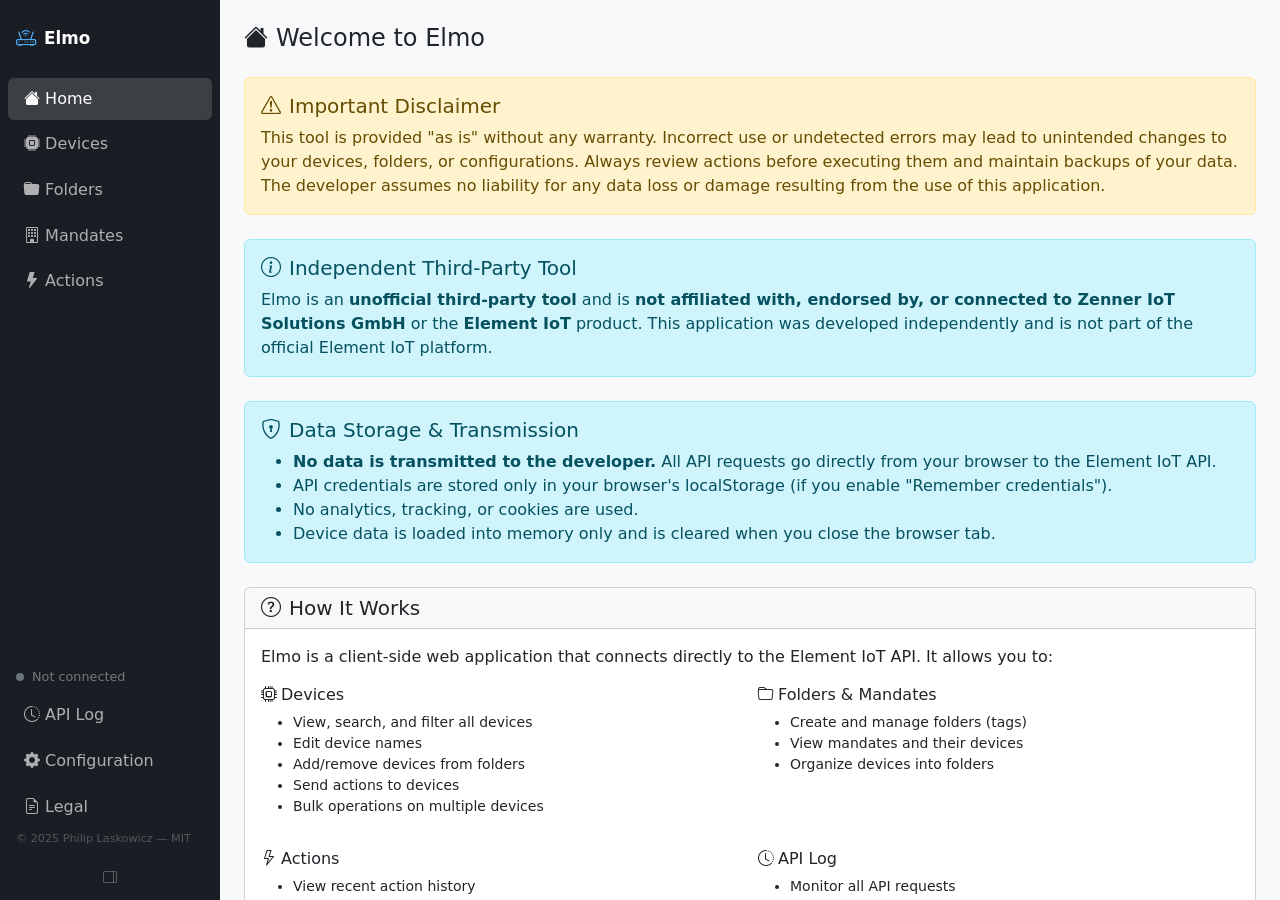
==== index.html @ 90445f20 "Restructure to multi-file app with Home tab and Elmo branding" ====
<!DOCTYPE html>
<html lang="en">
<head>
  <meta charset="UTF-8" />
  <meta name="viewport" content="width=device-width, initial-scale=1.0" />
  <title>Elmo — Element IoT Bulk Manager</title>
  <link rel="stylesheet" href="vendor/bootstrap.min.css">
  <link rel="stylesheet" href="vendor/bootstrap-icons.min.css">
  <link rel="stylesheet" href="css/styles.css">
</head>
<body>
  <div id="loading-bar"></div>
  <div id="loading-text"></div>
  <div id="toast-container" aria-live="polite" aria-atomic="true"></div>

  <div id="app-wrapper" class="d-flex">

    <!-- Sidebar -->
    <nav id="sidebar" class="d-flex flex-column p-2 gap-1">
      <div class="sidebar-brand d-flex align-items-center gap-2 px-2 py-3 mb-1">
        <i class="bi bi-router fs-5 sidebar-icon"></i>
        <span class="lbl">Elmo</span>
      </div>
      <a href="#" class="nav-link active" data-view="home"><i class="bi bi-house-fill sidebar-nav-icon"></i> <span class="lbl">Home</span></a>
      <a href="#" class="nav-link" data-view="devices"><i class="bi bi-cpu-fill sidebar-nav-icon"></i> <span class="lbl">Devices</span></a>
      <a href="#" class="nav-link" data-view="folders"><i class="bi bi-folder-fill sidebar-nav-icon"></i> <span class="lbl">Folders</span></a>
      <a href="#" class="nav-link" data-view="mandates"><i class="bi bi-building sidebar-nav-icon"></i> <span class="lbl">Mandates</span></a>
      <a href="#" class="nav-link" data-view="actions"><i class="bi bi-lightning-fill sidebar-nav-icon"></i> <span class="lbl">Actions</span></a>
      
      <div class="mt-auto px-2 pb-1 d-flex align-items-center gap-2">
        <span id="conn-dot"></span>
        <span class="lbl conn-label" id="conn-label">Not connected</span>
      </div>

      <!-- API Log -->
      <a href="#" class="nav-link" data-view="api-log"><i class="bi bi-clock-history sidebar-nav-icon"></i> <span class="lbl">API Log</span></a>

      <!-- Configuration -->
      <a href="#" class="nav-link" data-view="config"><i class="bi bi-gear-fill sidebar-nav-icon"></i> <span class="lbl">Configuration</span></a>

      <!-- Legal -->
      <a href="LEGAL.html" class="nav-link"><i class="bi bi-file-earmark-text sidebar-nav-icon"></i> <span class="lbl">Legal</span></a>

      <div class="sidebar-footer lbl px-2 pb-1">
        <span class="sidebar-footer-copy">&copy; 2025 Philip Laskowicz &mdash; MIT</span>
      </div>

      <button type="button" class="btn btn-sm sidebar-toggle-btn mt-2" id="sidebar-toggle" title="Toggle sidebar" aria-label="Toggle sidebar">
        <i class="bi bi-layout-sidebar-reverse"></i>
      </button>
    </nav>

    <!-- Main content -->
    <main id="main-content" class="flex-grow-1 p-4">

      <!-- HOME -->
      <section id="view-home" class="view-section active">
        <div class="mb-4">
          <h4><i class="bi bi-house-fill me-2"></i>Welcome to Elmo</h4>
        </div>

        <div class="alert alert-warning mb-4">
          <h5 class="alert-heading"><i class="bi bi-exclamation-triangle me-2"></i>Important Disclaimer</h5>
          <p class="mb-0">
            This tool is provided "as is" without any warranty. Incorrect use or undetected errors may lead to unintended changes to your devices, folders, or configurations. Always review actions before executing them and maintain backups of your data. The developer assumes no liability for any data loss or damage resulting from the use of this application.
          </p>
        </div>

        <div class="alert alert-info mb-4">
          <h5 class="alert-heading"><i class="bi bi-info-circle me-2"></i>Independent Third-Party Tool</h5>
          <p class="mb-0">
            Elmo is an <strong>unofficial third-party tool</strong> and is <strong>not affiliated with, endorsed by, or connected to Zenner IoT Solutions GmbH</strong> or the <strong>Element IoT</strong> product. This application was developed independently and is not part of the official Element IoT platform.
          </p>
        </div>

        <div class="alert alert-info mb-4">
          <h5><i class="bi bi-shield-lock me-2"></i>Data Storage & Transmission</h5>
          <ul class="mb-0">
            <li><strong>No data is transmitted to the developer.</strong> All API requests go directly from your browser to the Element IoT API.</li>
            <li>API credentials are stored only in your browser's localStorage (if you enable "Remember credentials").</li>
            <li>No analytics, tracking, or cookies are used.</li>
            <li>Device data is loaded into memory only and is cleared when you close the browser tab.</li>
          </ul>
        </div>

        <div class="card mb-4">
          <div class="card-header">
            <h5 class="mb-0"><i class="bi bi-question-circle me-2"></i>How It Works</h5>
          </div>
          <div class="card-body">
            <p>Elmo is a client-side web application that connects directly to the Element IoT API. It allows you to:</p>
            <div class="row g-3">
              <div class="col-md-6">
                <h6><i class="bi bi-cpu me-1"></i>Devices</h6>
                <ul class="small">
                  <li>View, search, and filter all devices</li>
                  <li>Edit device names</li>
                  <li>Add/remove devices from folders</li>
                  <li>Send actions to devices</li>
                  <li>Bulk operations on multiple devices</li>
                </ul>
              </div>
              <div class="col-md-6">
                <h6><i class="bi bi-folder me-1"></i>Folders & Mandates</h6>
                <ul class="small">
                  <li>Create and manage folders (tags)</li>
                  <li>View mandates and their devices</li>
                  <li>Organize devices into folders</li>
                </ul>
              </div>
              <div class="col-md-6">
                <h6><i class="bi bi-lightning me-1"></i>Actions</h6>
                <ul class="small">
                  <li>View recent action history</li>
                  <li>Create and schedule new actions</li>
                  <li>Cancel pending actions</li>
                </ul>
              </div>
              <div class="col-md-6">
                <h6><i class="bi bi-clock-history me-1"></i>API Log</h6>
                <ul class="small">
                  <li>Monitor all API requests</li>
                  <li>Debug connectivity issues</li>
                  <li>Export logs for support</li>
                </ul>
              </div>
            </div>
          </div>
        </div>

        <div class="card">
          <div class="card-header">
            <h5 class="mb-0"><i class="bi bi-gear me-2"></i>Configuration</h5>
          </div>
          <div class="card-body">
            <h6>Prerequisites</h6>
            <ol>
              <li><strong>Create an API Key in Element IoT:</strong>
                <ul>
                  <li>Log into your Element IoT dashboard</li>
                  <li><strong>Option A (Mandate-specific key):</strong> Go to <em>Settings → API keys → Add new API key</em></li>
                  <li><strong>Option B (Superadmin):</strong> Go to <em>Administration → Accounts, Users & API key → Create</em></li>
                  <li>Create a new API key with the desired permissions (read/write depending on your needs)</li>
                </ul>
              </li>
              <li><strong>Add Allowed Origin:</strong>
                <ul>
                  <li>In the same API settings, add this application's URL as an allowed origin:</li>
                  <li><code id="app-url">loading...</code></li>
                </ul>
              </li>
            </ol>
            <h6>Setup</h6>
            <ol>
              <li>Go to the <strong>Configuration</strong> tab in the sidebar</li>
              <li>Enter your Element IoT domain (e.g., <code>https://your-instance.element-iot.com</code>)</li>
              <li>Enter your API Key</li>
              <li>Click <strong>Save</strong> or <strong>Test Connection</strong></li>
            </ol>
            <div class="alert alert-secondary small mb-0">
              <i class="bi bi-info-circle me-1"></i>
              <strong>Note:</strong> If you see a CORS error, make sure your Element IoT instance allows requests from this application's URL.
            </div>
          </div>
        </div>

        <div class="card mb-4">
          <div class="card-header">
            <h5 class="mb-0"><i class="bi bi-github me-2"></i>GitHub & Support</h5>
          </div>
          <div class="card-body">
            <p>
              Elmo is open source. You can find the source code and report issues on GitHub:
            </p>
            <div class="d-flex gap-2 flex-wrap mb-3">
              <a href="https://github.com/liphip/elmo-admin" class="btn btn-outline-secondary" target="_blank">
                <i class="bi bi-github me-1"></i>View on GitHub
              </a>
              <a href="https://github.com/liphip/elmo-admin/issues/new/choose" class="btn btn-outline-primary" target="_blank">
                <i class="bi bi-bug me-1"></i>Report an Issue
              </a>
            </div>
            <p class="small text-muted mb-0">
              When reporting issues, please include details about what you were doing, any error messages, and your browser/environment information.
            </p>
          </div>
        </div>
      </section>

      <!-- CONFIG -->
      <section id="view-config" class="view-section">
        <h4 class="mb-4"><i class="bi bi-gear-fill me-2"></i>Configuration</h4>
        <div id="cors-hint" class="alert alert-info cfg-card mb-3 d-none">
          <strong><i class="bi bi-info-circle me-1"></i>CORS restriction detected</strong> — browsers block
          cross-origin requests when opening an HTML file directly (<code>file://</code>).<br>
          <strong>Fix:</strong> serve this file from a local HTTP server so the browser has a real origin:
          <ul class="mb-1 mt-1">
            <li>VS Code: click <em>Go Live</em> (Live Server extension) → opens at <code>http://localhost:5500</code></li>
            <li>Python: <code>python -m http.server 8080</code> → open <code>http://localhost:8080/index.html</code></li>
            <li>Node: <code>npx serve .</code> → follow the printed URL</li>
          </ul>
          Then ask your Element IoT admin to add <code>http://localhost:&lt;port&gt;</code> to the server's allowed CORS origins.
        </div>
        <div class="card cfg-card">
          <div class="card-body">
            <div class="mb-3">
              <label class="form-label">Element IoT Domain</label>
              <input type="text" class="form-control" id="cfg-domain" placeholder="https://your-element-instance.com">
              <div class="form-text">Include http(s)://, no trailing slash.</div>
            </div>
            <div class="mb-3">
              <label class="form-label">API Key</label>
              <div class="input-group">
                <input type="password" class="form-control" id="cfg-apikey" placeholder="Your API key" autocomplete="off">
                <button class="btn btn-outline-secondary" id="cfg-toggle-key" type="button"><i class="bi bi-eye"></i></button>
              </div>
            </div>
            <div class="mb-4 form-check">
              <input type="checkbox" class="form-check-input" id="cfg-remember" checked>
              <label class="form-check-label" for="cfg-remember">Remember credentials (localStorage)</label>
            </div>
            <div class="mb-4">
              <label class="form-label">Settings</label>
              <div class="card">
                <div class="card-body py-2">
                  <div class="row g-2 align-items-end">
                    <div class="col-auto">
                      <label class="form-label small mb-1">Max API log entries</label>
                      <input type="number" class="form-control form-control-sm" id="cfg-max-log-entries" value="500" min="10" max="10000" style="width: 100px;">
                    </div>
                    <div class="col-auto">
                      <label class="form-label small mb-1">Max devices in memory</label>
                      <input type="number" class="form-control form-control-sm" id="cfg-max-devices" value="500" min="100" max="5000" style="width: 100px;">
                    </div>
                  </div>
                </div>
              </div>
            </div>
            <div class="d-flex gap-2 flex-wrap">
              <button type="button" class="btn btn-primary" id="cfg-save"><i class="bi bi-floppy me-1"></i>Save</button>
              <button type="button" class="btn btn-outline-secondary" id="cfg-test"><i class="bi bi-plug me-1"></i>Test Connection</button>
              <button type="button" class="btn btn-outline-danger" id="cfg-clear">Clear</button>
            </div>
            <div id="cfg-status" class="mt-3"></div>
          </div>
        </div>
      </section>

      <!-- DEVICES -->
      <section id="view-devices" class="view-section">
        <div class="d-flex align-items-center gap-3 mb-3">
          <h4 class="mb-0"><i class="bi bi-cpu-fill me-2"></i>Devices</h4>
          <span class="badge bg-secondary" id="device-count">0</span>
          <button type="button" class="btn btn-sm btn-outline-secondary" id="dev-stats" title="View Statistics"><i class="bi bi-bar-chart"></i></button>
          <div class="ms-auto d-flex gap-2">
            <button type="button" class="btn btn-sm btn-outline-secondary" id="dev-refresh"><i class="bi bi-arrow-clockwise me-1"></i>Refresh</button>
            <button type="button" class="btn btn-sm btn-primary" id="dev-load-all"><i class="bi bi-cloud-download me-1"></i>Load All</button>
          </div>
        </div>
        <div class="card mb-3">
          <div class="card-body py-2">
            <div class="row g-2 align-items-end">
              <div class="col-md-4">
                <label class="form-label small mb-1">Search</label>
                <div class="input-group input-group-sm">
                  <input type="text" class="form-control" id="dev-filter-name" placeholder="name or slug…">
                  <button type="button" class="btn btn-outline-secondary dev-filter-regex" id="dev-filter-regex" title="Use regex search">.*</button>
                </div>
              </div>
              <div class="col-md-2">
                <label class="form-label small mb-1">Type</label>
                <select class="form-select form-select-sm" id="dev-filter-type" aria-label="Filter by device type">
                  <option value="">All types</option>
                  <option value="generic">Generic</option>
                  <option value="sensor">Sensor</option>
                  <option value="gateway">Gateway</option>
                  <option value="virtual">Virtual</option>
                </select>
              </div>
              <div class="col-md-3">
                <label class="form-label small mb-1">Folder</label>
                <select class="form-select form-select-sm" id="dev-filter-folder" aria-label="Filter by folder">
                  <option value="">All folders</option>
                </select>
              </div>
              <div class="col-md-2 d-none" id="dev-filter-mandate-wrap">
                <label class="form-label small mb-1">Mandate</label>
                <select class="form-select form-select-sm" id="dev-filter-mandate" aria-label="Filter by mandate">
                  <option value="">All mandates</option>
                </select>
              </div>
              <div class="col-md-1 d-flex gap-2 align-items-end">
                <button type="button" class="btn btn-sm btn-outline-secondary" id="dev-filter-apply">Apply</button>
              </div>
              <div class="col-md-12"><small class="text-muted" id="dev-filter-count"></small></div>
            </div>
            <div class="row g-2 mt-1">
              <div class="col-md-12">
                <button type="button" class="btn btn-sm btn-link text-secondary p-0" id="dev-filter-reset">Clear Filters</button>
              </div>
            </div>
          </div>
        </div>
        <div id="bulk-action-bar" class="d-none mb-3 rounded">
          <div class="d-flex flex-wrap align-items-center gap-2">
            <strong id="bulk-selected-count">0 selected</strong>
            <div class="vr"></div>
            <select class="form-select form-select-sm bulk-folder-sel" id="bulk-add-folder-sel" aria-label="Folder to add"><option value="">Select folder…</option></select>
            <button type="button" class="btn btn-sm btn-outline-primary" id="bulk-add-folder"><i class="bi bi-folder-plus me-1"></i>Add Folder</button>
            <div class="vr"></div>
            <select class="form-select form-select-sm bulk-folder-sel" id="bulk-rem-folder-sel" aria-label="Folder to remove"><option value="">Select folder…</option></select>
            <button type="button" class="btn btn-sm btn-outline-warning" id="bulk-rem-folder"><i class="bi bi-folder-minus me-1"></i>Remove Folder</button>
            <div class="vr"></div>
            <button type="button" class="btn btn-sm btn-outline-info" id="bulk-send-action"><i class="bi bi-lightning me-1"></i>Send Action</button>
            <button type="button" class="btn btn-sm btn-outline-secondary" id="bulk-edit-profile"><i class="bi bi-person-badge me-1"></i>Edit Profile</button>
            <button type="button" class="btn btn-sm btn-outline-danger" id="bulk-delete"><i class="bi bi-trash me-1"></i>Delete</button>
            <button type="button" class="btn btn-sm btn-link text-secondary ms-auto p-0" id="bulk-clear">Clear selection</button>
          </div>
        </div>
        <div id="dev-not-loaded" class="text-center py-5 text-muted">
          <i class="bi bi-cloud-download fs-1 d-block mb-3 opacity-25"></i>
          <p>Click <strong>Load All</strong> to fetch devices from the API.</p>
          <p class="small">Ensure API credentials are configured first.</p>
        </div>
        <div id="dev-table-wrap" class="card d-none">
          <div class="card-header py-2">
            <div class="d-flex justify-content-between align-items-center">
              <div>
                <span id="dev-page-info" class="text-muted small">Page 1 of 1 (0 devices)</span>
              </div>
              <div class="d-flex gap-2 align-items-center">
                <select id="dev-page-size" class="form-select form-select-sm" style="width:80px">
                  <option value="50" selected>50</option>
                  <option value="100">100</option>
                  <option value="250">250</option>
                </select>
                <button type="button" class="btn btn-sm btn-outline-secondary" id="dev-page-prev" title="Previous page"><i class="bi bi-chevron-left"></i></button>
                <button type="button" class="btn btn-sm btn-outline-secondary" id="dev-page-next" title="Next page"><i class="bi bi-chevron-right"></i></button>
              </div>
            </div>
          </div>
          <div class="table-scroll-wrap">
            <table class="table table-hover table-sm mb-0" id="devices-table">
              <thead>
                <tr>
                  <th class="th-checkbox"><label class="visually-hidden" for="dev-sel-all">Select all</label><input type="checkbox" class="form-check-input" id="dev-sel-all"></th>
                  <th class="sortable" data-col="name">Name <i class="bi bi-arrow-down-up text-muted small"></i></th>
                  <th class="sortable d-none d-md-table-cell" data-col="slug">Slug</th>
                  <th class="sortable" data-col="type">Type</th>
                  <th>Folders</th>
                  <th class="sortable d-none d-lg-table-cell" data-col="inserted_at">Created</th>
                  <th>Mandate</th>
                  <th class="th-actions"><span class="visually-hidden">Actions</span></th>
                </tr>
              </thead>
              <tbody id="devices-tbody"></tbody>
            </table>
          </div>
          <div class="card-footer py-2 d-flex justify-content-between align-items-center">
            <div>
              <button type="button" class="btn btn-sm btn-outline-primary d-none" id="dev-load-more">Load More</button>
            </div>
            <div>
              <button type="button" class="btn btn-sm btn-outline-danger d-none" id="dev-clear">Clear All</button>
            </div>
          </div>
        </div>
      </section>

      <!-- FOLDERS -->
      <section id="view-folders" class="view-section">
        <div class="d-flex align-items-center gap-3 mb-3">
          <h4 class="mb-0"><i class="bi bi-folder-fill me-2"></i>Folders</h4>
          <span class="badge bg-secondary" id="folder-count">0</span>
          <button type="button" class="btn btn-sm btn-outline-secondary" id="folder-stats" title="View Statistics"><i class="bi bi-bar-chart"></i></button>
          <div class="ms-auto d-flex gap-2">
            <button type="button" class="btn btn-sm btn-outline-secondary" id="folder-refresh"><i class="bi bi-arrow-clockwise me-1"></i>Refresh</button>
            <button type="button" class="btn btn-sm btn-primary" id="folder-new"><i class="bi bi-plus me-1"></i>New Folder</button>
          </div>
        </div>
        <div class="card mb-3">
          <div class="card-body py-2">
            <div class="row g-2 align-items-end">
              <div class="col-md-4">
                <label class="form-label small mb-1">Search</label>
                <div class="input-group input-group-sm">
                  <input type="text" class="form-control" id="tag-filter-name" placeholder="name or slug…">
                  <button type="button" class="btn btn-outline-secondary tag-filter-regex" id="tag-filter-regex" title="Use regex search">.*</button>
                </div>
              </div>
              <div class="col-md-3 d-none" id="tag-filter-mandate-wrap">
                <label class="form-label small mb-1">Mandate</label>
                <select class="form-select form-select-sm" id="tag-filter-mandate" aria-label="Filter folders by mandate">
                  <option value="">All mandates</option>
                </select>
              </div>
              <div class="col-md-2 d-flex gap-2 align-items-end">
                <button type="button" class="btn btn-sm btn-outline-secondary" id="tag-filter-apply">Apply</button>
              </div>
              <div class="col-md-12"><small class="text-muted" id="tag-filter-count"></small></div>
            </div>
            <div class="row g-2 mt-1">
              <div class="col-md-12">
                <button type="button" class="btn btn-sm btn-link text-secondary p-0" id="tag-filter-reset">Clear Filters</button>
              </div>
            </div>
          </div>
        </div>
        <div id="folders-not-loaded" class="text-center py-5 text-muted">
          <i class="bi bi-folder fs-1 d-block mb-3 opacity-25"></i>
          <p>Click <strong>Refresh</strong> to load folders from the API.</p>
        </div>
        <div id="folders-loading" class="text-center py-5 text-muted d-none">
          <div class="spinner-border text-primary mb-3" role="status"></div>
          <p>Loading folders...</p>
        </div>
        <div id="folders-table-wrap" class="card d-none">
          <table class="table table-hover table-sm mb-0">
            <thead><tr><th>Name</th><th>Color</th><th>Slug</th><th>Created</th><th>Mandate</th><th></th></tr></thead>
            <tbody id="folders-tbody"></tbody>
          </table>
        </div>
      </section>

      <!-- MANDATES -->
      <section id="view-mandates" class="view-section">
        <div class="d-flex align-items-center gap-3 mb-3">
          <h4 class="mb-0"><i class="bi bi-building me-2"></i>Mandates</h4>
          <span class="badge bg-secondary" id="mandate-count">0</span>
          <button type="button" class="btn btn-sm btn-outline-secondary" id="mandates-stats" title="View Statistics"><i class="bi bi-bar-chart"></i></button>
          <div class="ms-auto d-flex gap-2">
            <button type="button" class="btn btn-sm btn-primary" id="mandates-load"><i class="bi bi-cloud-download me-1"></i>Load</button>
          </div>
        </div>
        <div id="mandates-not-loaded" class="text-center py-5 text-muted">
          <i class="bi bi-building fs-1 d-block mb-3 opacity-25"></i>
          <p>Click <strong>Load</strong> to fetch mandates from the API.</p>
        </div>
        <div id="mandates-loading" class="text-center py-5 text-muted d-none">
          <div class="spinner-border text-primary mb-3" role="status"></div>
          <p>Loading mandates...</p>
        </div>
        <div id="mandates-container" class="row g-3 d-none"></div>
      </section>

      <!-- ACTIONS -->
      <section id="view-actions" class="view-section">
        <h4 class="mb-3"><i class="bi bi-lightning-fill me-2"></i>Actions</h4>
        <ul class="nav nav-tabs mb-3" id="actions-nav">
          <li class="nav-item"><a class="nav-link active" data-atab="recent" href="#">Recent</a></li>
          <li class="nav-item"><a class="nav-link" data-atab="schedules" href="#">Schedules</a></li>
          <li class="nav-item"><a class="nav-link" data-atab="create" href="#" id="act-tab-create">New Action</a></li>
        </ul>
        <div id="actions-recent-pane">
          <div class="d-flex gap-2 mb-3 align-items-center">
            <select class="form-select form-select-sm actions-state-sel" id="actions-state-filter" aria-label="Filter by action state">
              <option value="">All states</option>
              <option value="pending">Pending</option>
              <option value="executing">Executing</option>
              <option value="executed">Executed</option>
              <option value="errored">Errored</option>
              <option value="cancelled">Cancelled</option>
            </select>
            <button type="button" class="btn btn-sm btn-primary" id="actions-load"><i class="bi bi-cloud-download me-1"></i>Load</button>
          </div>
          <div id="actions-not-loaded" class="text-center py-4 text-muted">
            <i class="bi bi-clock-history fs-1 d-block mb-3 opacity-25"></i>
            <p>Click <strong>Load</strong> to fetch actions from the API.</p>
          </div>
          <div id="actions-loading" class="text-center py-4 text-muted d-none">
            <div class="spinner-border text-primary mb-3" role="status"></div>
            <p>Loading actions...</p>
          </div>
          <div id="act-bulk-bar" class="d-none mb-3 rounded">
            <div class="d-flex flex-wrap align-items-center gap-2">
              <strong id="act-selected-count">0 selected</strong>
              <button type="button" class="btn btn-sm btn-outline-danger" id="actions-cancel-selected">Cancel Selected</button>
              <button type="button" class="btn btn-sm btn-link text-secondary ms-auto p-0" id="actions-clear-selection">Clear selection</button>
            </div>
          </div>
          <div id="actions-table-wrap" class="card d-none">
            <table class="table table-hover table-sm mb-0">
              <thead><tr><th class="th-checkbox"><input type="checkbox" class="form-check-input" id="actions-sel-all" aria-label="Select all cancellable actions"></th><th>State</th><th>Type</th><th>Device</th><th>Created</th><th></th></tr></thead>
              <tbody id="actions-tbody"></tbody>
            </table>
          </div>
          <button type="button" class="btn btn-sm btn-outline-secondary mt-2 d-none" id="actions-more-btn">Load more</button>
        </div>
        <div id="actions-schedules-pane" class="d-none">
          <div class="mb-3 d-flex gap-2 align-items-center">
            <button type="button" class="btn btn-sm btn-primary" id="schedules-load"><i class="bi bi-cloud-download me-1"></i>Load Schedules</button>
          </div>
          <div id="schedules-not-loaded" class="text-center py-4 text-muted">
            <i class="bi bi-calendar-event fs-1 d-block mb-3 opacity-25"></i>
            <p>Click <strong>Load Schedules</strong> to fetch schedules from the API.</p>
          </div>
          <div id="schedules-loading" class="text-center py-4 text-muted d-none">
            <div class="spinner-border text-primary mb-3" role="status"></div>
            <p>Loading schedules...</p>
          </div>
          <div id="sched-bulk-bar" class="d-none mb-3 rounded">
            <div class="d-flex flex-wrap align-items-center gap-2">
              <strong id="sched-selected-count">0 selected</strong>
              <button type="button" class="btn btn-sm btn-outline-danger" id="schedules-delete-selected">Delete Selected</button>
              <button type="button" class="btn btn-sm btn-link text-secondary ms-auto p-0" id="schedules-clear-selection">Clear selection</button>
            </div>
          </div>
          <div id="schedules-table-wrap" class="card d-none">
            <table class="table table-hover table-sm mb-0">
              <thead><tr><th class="th-checkbox"><input type="checkbox" class="form-check-input" id="sched-sel-all" aria-label="Select all schedules"></th><th>Type</th><th>Device</th><th>Schedule / Execute At</th><th>Opts</th><th></th></tr></thead>
              <tbody id="schedules-tbody"></tbody>
            </table>
          </div>
        </div>
        <div id="actions-create-pane" class="d-none">
          <div class="card">
            <div class="card-body">
              <div class="row g-3">
                <div class="col-lg-5">
                  <label class="form-label">Devices</label>
                  <input type="text" class="form-control form-control-sm mb-2" id="act-dev-search" placeholder="Filter devices…">
                  <div class="d-flex gap-2 mb-2">
                    <button type="button" class="btn btn-sm btn-outline-secondary" id="act-dev-all">Select all</button>
                    <button type="button" class="btn btn-sm btn-outline-secondary" id="act-dev-clear">Clear</button>
                  </div>
                  <div class="border rounded p-2" id="act-dev-list"></div>
                </div>
                <div class="col-lg-7">
                  <div class="row g-2">
                    <div class="col-md-6">
                      <label class="form-label">Type</label>
                      <input type="text" class="form-control form-control-sm" id="act-create-type" placeholder="send_down_frame">
                    </div>
                    <div class="col-md-6">
                      <label class="form-label">Cancel after (ms)</label>
                      <input type="number" class="form-control form-control-sm" id="act-create-cancel-after" placeholder="optional">
                    </div>
                    <div class="col-12">
                      <label class="form-label">Options (JSON)</label>
                      <textarea class="form-control form-control-sm font-monospace" id="act-create-opts" rows="5" placeholder='{"payload":"CAFE","port":1}'></textarea>
                    </div>
                    <div class="col-12">
                      <div class="form-check">
                        <input type="checkbox" class="form-check-input" id="act-create-override">
                        <label class="form-check-label" for="act-create-override">Override pending actions</label>
                      </div>
                    </div>
                    <div class="col-12">
                      <label class="form-label d-block mb-2">Timing</label>
                      <div class="d-flex flex-wrap gap-3">
                        <div class="form-check">
                          <input class="form-check-input" type="radio" name="act-create-timing" id="act-timing-immediate" value="immediate" checked>
                          <label class="form-check-label" for="act-timing-immediate">Immediate</label>
                        </div>
                        <div class="form-check">
                          <input class="form-check-input" type="radio" name="act-create-timing" id="act-timing-execute-at" value="execute_at">
                          <label class="form-check-label" for="act-timing-execute-at">Execute at</label>
                        </div>
                        <div class="form-check">
                          <input class="form-check-input" type="radio" name="act-create-timing" id="act-timing-cron" value="cron">
                          <label class="form-check-label" for="act-timing-cron">Cron schedule</label>
                        </div>
                      </div>
                    </div>
                    <div class="col-12 act-timing-panel d-none" id="act-execute-at-wrap">
                      <label class="form-label">Execute at</label>
                      <input type="datetime-local" class="form-control form-control-sm" id="act-create-execute-at">
                      <div class="form-text">Timezone: <span id="act-browser-tz">UTC</span></div>
                    </div>
                    <div class="col-12 act-timing-panel d-none" id="act-cron-wrap">
                      <div class="row g-2">
                        <div class="col-md-7">
                          <label class="form-label">Cron expression</label>
                          <input type="text" class="form-control form-control-sm font-monospace" id="act-create-cron" placeholder="0 3 * * *">
                        </div>
                        <div class="col-md-5">
                          <label class="form-label">Timezone</label>
                          <select class="form-select form-select-sm" id="act-create-tz"></select>
                        </div>
                      </div>
                      <div class="invalid-feedback d-block d-none" id="act-create-tz-err">Timezone is required for cron schedules.</div>
                    </div>
                    <div class="col-12">
                      <button type="button" class="btn btn-primary" id="act-create-submit"><i class="bi bi-plus-circle me-1"></i>Create for Selected Devices</button>
                    </div>
                  </div>
                </div>
              </div>
            </div>
          </div>
        </div>
      </section>

      <!-- API LOG -->
      <section id="view-api-log" class="view-section">
        <div class="d-flex align-items-center gap-3 mb-3">
          <h4 class="mb-0"><i class="bi bi-clock-history me-2"></i>API Log</h4>
          <div class="ms-auto d-flex gap-2">
            <button type="button" class="btn btn-sm btn-outline-secondary" id="api-log-refresh"><i class="bi bi-arrow-clockwise me-1"></i>Refresh</button>
            <button type="button" class="btn btn-sm btn-outline-danger" id="api-log-clear"><i class="bi bi-trash me-1"></i>Clear</button>
            <button type="button" class="btn btn-sm btn-outline-secondary" id="api-log-export"><i class="bi bi-download me-1"></i>Export</button>
          </div>
        </div>
        <div class="card mb-3">
          <div class="card-body py-2">
            <div class="row g-2 align-items-end">
              <div class="col-md-4">
                <label class="form-label small mb-1">Search</label>
                <input type="text" class="form-control form-control-sm" id="api-log-search" placeholder="Search method, path, or status...">
              </div>
              <div class="col-md-2">
                <button type="button" class="btn btn-sm btn-outline-secondary" id="api-log-search-btn">Search</button>
              </div>
            </div>
          </div>
        </div>
        <div id="api-log-empty" class="text-center py-5 text-muted">
          <i class="bi bi-clock-history fs-1 d-block mb-3 opacity-25"></i>
          <p>No API calls logged yet.</p>
          <p class="small">API calls will appear here as you use the application.</p>
        </div>
        <div id="api-log-table-wrap" class="card d-none">
          <div class="table-scroll-wrap" style="max-height: calc(100vh - 280px);">
            <table class="table table-hover table-sm mb-0">
              <thead>
                <tr>
                  <th>Method</th>
                  <th>Path</th>
                  <th>Status</th>
                  <th>Duration</th>
                  <th>Time</th>
                  <th>URL</th>
                </tr>
              </thead>
              <tbody id="api-log-tbody"></tbody>
            </table>
          </div>
        </div>
      </section>

    </main>
  </div>

  <!-- Device Detail Offcanvas -->
  <div class="offcanvas offcanvas-end" tabindex="-1" id="device-detail-offcanvas">
    <div class="offcanvas-header border-bottom py-2">
      <h5 class="offcanvas-title mb-0" id="detail-title">Device</h5>
      <div class="d-flex gap-2 ms-2">
        <button class="btn btn-sm btn-outline-secondary py-0" id="detail-edit-name" title="Rename"><i class="bi bi-pencil"></i></button>
      </div>
      <button type="button" class="btn-close ms-auto" data-bs-dismiss="offcanvas" aria-label="Close"></button>
    </div>
    <div class="offcanvas-body p-0 d-flex flex-column offcanvas-body-inner">
      <ul class="nav nav-tabs px-3 pt-2 flex-shrink-0" id="detail-tabs">
        <li class="nav-item"><a class="nav-link active" data-dtab="overview" href="#">Overview</a></li>
        <li class="nav-item"><a class="nav-link" data-dtab="interfaces" href="#">Interfaces</a></li>
        <li class="nav-item"><a class="nav-link" data-dtab="readings" href="#">Readings</a></li>
        <li class="nav-item"><a class="nav-link" data-dtab="packets" href="#">Packets</a></li>
        <li class="nav-item"><a class="nav-link" data-dtab="actions" href="#">Actions</a></li>
      </ul>
      <div class="flex-grow-1 overflow-auto p-3" id="detail-content"></div>
    </div>
  </div>

  <!-- Confirm Modal -->
  <div class="modal fade" id="confirm-modal" tabindex="-1">
    <div class="modal-dialog"><div class="modal-content">
      <div class="modal-header"><h5 class="modal-title" id="confirm-title">Confirm</h5><button type="button" class="btn-close" data-bs-dismiss="modal" aria-label="Close"></button></div>
      <div class="modal-body" id="confirm-body"></div>
      <div class="modal-footer">
        <button type="button" class="btn btn-secondary" data-bs-dismiss="modal">Cancel</button>
        <button type="button" class="btn btn-danger" id="confirm-ok">Confirm</button>
      </div>
    </div></div>
  </div>

  <!-- Bulk Action Modal -->
  <div class="modal fade" id="bulk-action-modal" tabindex="-1">
    <div class="modal-dialog"><div class="modal-content">
      <div class="modal-header"><h5 class="modal-title" id="ba-title">Send Action</h5><button type="button" class="btn-close" data-bs-dismiss="modal" aria-label="Close"></button></div>
      <div class="modal-body">
        <div class="mb-3">
          <label class="form-label">Action Type <small class="text-muted">(e.g. send_down_frame, create_packet, reboot)</small></label>
          <input type="text" class="form-control" id="ba-type" placeholder="send_down_frame">
        </div>
        <div class="mb-3">
          <label class="form-label">Options (JSON)</label>
          <textarea class="form-control font-monospace" id="ba-opts" rows="4" placeholder='{"payload":"CAFE","port":1}'></textarea>
          <div class="invalid-feedback" id="ba-opts-err"></div>
        </div>
        <div class="row g-2">
          <div class="col-7">
            <div class="form-check mt-2">
              <input type="checkbox" class="form-check-input" id="ba-override">
              <label class="form-check-label small" for="ba-override">Override pending actions</label>
            </div>
          </div>
          <div class="col-5">
            <label class="form-label small mb-1">Cancel after (ms)</label>
            <input type="number" class="form-control form-control-sm" id="ba-cancel-after" placeholder="optional">
          </div>
        </div>
        <div class="alert alert-warning mt-3 py-2 small mb-0">
          <i class="bi bi-exclamation-triangle me-1"></i>Devices with multiple interfaces may fail if the action type is ambiguous. Check the progress log.
        </div>
      </div>
      <div class="modal-footer">
        <button type="button" class="btn btn-secondary" data-bs-dismiss="modal">Cancel</button>
        <button type="button" class="btn btn-primary" id="ba-submit">Send to Selected</button>
      </div>
    </div></div>
  </div>

  <!-- Bulk Progress Modal -->
  <div class="modal fade" id="bulk-prog-modal" tabindex="-1" data-bs-backdrop="static" data-bs-keyboard="false">
    <div class="modal-dialog"><div class="modal-content">
      <div class="modal-header py-2"><h5 class="modal-title" id="bp-title">Processing…</h5></div>
      <div class="modal-body">
        <div class="progress mb-2 progress-sm">
          <div class="progress-bar progress-bar-striped progress-bar-animated" id="bp-bar"></div>
        </div>
        <div class="d-flex justify-content-between small text-muted mb-2">
          <span id="bp-count">0 / 0</span>
          <span id="bp-errs" class="text-danger"></span>
        </div>
        <div id="bulk-log"></div>
      </div>
      <div class="modal-footer py-2">
        <button type="button" class="btn btn-secondary d-none" id="bp-close" data-bs-dismiss="modal">Close</button>
      </div>
    </div></div>
  </div>

  <!-- Bulk Profile Modal -->
  <div class="modal fade" id="bulk-profile-modal" tabindex="-1">
    <div class="modal-dialog modal-lg"><div class="modal-content">
      <div class="modal-header"><h5 class="modal-title">Bulk Profile Edit</h5><button type="button" class="btn-close" data-bs-dismiss="modal" aria-label="Close"></button></div>
      <div class="modal-body">
        <div class="alert alert-warning py-2 d-none" id="bpe-load-note">Load devices with profile data first by using <strong>Load All</strong>.</div>
        <div class="row g-3">
          <div class="col-md-6">
            <label class="form-label">Profile</label>
            <select class="form-select" id="bpe-profile-sel" title="Select profile">
              <option value="">Select profile…</option>
            </select>
          </div>
          <div class="col-md-6">
            <label class="form-label d-block">Operation</label>
            <div class="d-flex gap-3 pt-2">
              <div class="form-check">
                <input class="form-check-input" type="radio" name="bpe-mode" id="bpe-mode-set" value="set" checked>
                <label class="form-check-label" for="bpe-mode-set">Set / Update</label>
              </div>
              <div class="form-check">
                <input class="form-check-input" type="radio" name="bpe-mode" id="bpe-mode-remove" value="remove">
                <label class="form-check-label" for="bpe-mode-remove">Remove profile</label>
              </div>
            </div>
          </div>
          <div class="col-12">
            <div id="bpe-fields" class="border rounded p-3 bg-light">
              <div class="text-muted small">Select a profile to edit its fields.</div>
            </div>
          </div>
        </div>
      </div>
      <div class="modal-footer">
        <button type="button" class="btn btn-secondary" data-bs-dismiss="modal">Cancel</button>
        <button type="button" class="btn btn-primary" id="bpe-apply">Apply</button>
      </div>
    </div></div>
  </div>

  <!-- Folder Form Modal -->
  <div class="modal fade" id="folder-modal" tabindex="-1">
    <div class="modal-dialog"><div class="modal-content">
      <div class="modal-header"><h5 class="modal-title" id="folder-modal-title">New Folder</h5><button type="button" class="btn-close" data-bs-dismiss="modal" aria-label="Close"></button></div>
      <div class="modal-body">
        <input type="hidden" id="folder-edit-id">
        <div class="mb-3">
          <label class="form-label">Name</label>
          <input type="text" class="form-control" id="folder-name" placeholder="e.g. Sensors / Weather">
          <div class="form-text">Use <code>Parent / Child</code> (spaces around /) for nested folders.</div>
        </div>
        <div class="mb-3">
          <label class="form-label">Color Hue (0–359)</label>
          <div class="input-group">
            <input type="number" class="form-control" id="folder-hue" min="0" max="359" value="200" aria-label="Color hue value">
            <span id="hue-preview" class="input-group-text p-0" aria-hidden="true"></span>
          </div>
        </div>
        <div class="mb-3">
          <label class="form-label" for="folder-desc">Description <small class="text-muted">(optional)</small></label>
          <textarea class="form-control" id="folder-desc" rows="2" placeholder="Optional folder description"></textarea>
        </div>
      </div>
      <div class="modal-footer">
        <button type="button" class="btn btn-secondary" data-bs-dismiss="modal">Cancel</button>
        <button type="button" class="btn btn-primary" id="folder-save">Save Folder</button>
      </div>
    </div></div>
  </div>

  <!-- Statistics Modal -->
  <div class="modal fade" id="stats-modal" tabindex="-1">
    <div class="modal-dialog modal-lg"><div class="modal-content">
      <div class="modal-header">
        <h5 class="modal-title" id="stats-modal-title">Statistics</h5>
        <button type="button" class="btn-close" data-bs-dismiss="modal" aria-label="Close"></button>
      </div>
      <div class="modal-body" id="stats-modal-body">
        <div class="text-center py-5 text-muted">
          <i class="bi bi-bar-chart fs-1 d-block mb-3 opacity-25"></i>
          <p>Load data first to see statistics.</p>
        </div>
      </div>
      <div class="modal-footer">
        <button type="button" class="btn btn-secondary" data-bs-dismiss="modal">Close</button>
      </div>
    </div></div>
  </div>

  <script src="vendor/bootstrap.bundle.min.js"></script>
  <script src="vendor/jquery.min.js"></script>
  <script src="js/api-logger.js"></script>
  <script src="js/api.js"></script>
  <script src="js/components.js"></script>
  <script src="js/views.js"></script>
  <script src="js/app.js"></script>
</body>
</html>
---- css/styles.css ----
body { overflow: hidden; }
#app-wrapper { height: 100vh; }
#sidebar { width: 220px; min-width: 220px; background: #1a1d23; transition: width .2s, min-width .2s; overflow: hidden; flex-shrink: 0; }
#sidebar.collapsed { width: 60px; min-width: 60px; }
.sidebar-brand { color: #fff; font-weight: 600; font-size: 1.05rem; white-space: nowrap; }
#sidebar .nav-link { color: rgba(255,255,255,.65); padding: .55rem 1rem; white-space: nowrap; border-radius: .375rem; }
#sidebar .nav-link:hover { color: #fff; background: rgba(255,255,255,.08); }
#sidebar .nav-link.active { color: #fff; background: rgba(255,255,255,.15); }
#sidebar .nav-link .lbl { transition: opacity .15s; }
#sidebar.collapsed .nav-link .lbl, #sidebar.collapsed .sidebar-brand .lbl { opacity: 0; pointer-events: none; }
#main-content { overflow-y: auto; background: #f8f9fa; }
.view-section { display: none; }
.view-section.active { display: block; }
#loading-bar { position: fixed; top: 0; left: 0; height: 3px; background: #0d6efd; z-index: 9999; transition: width .3s ease; width: 0%; }
#loading-text { position: fixed; top: 5px; left: 50%; transform: translateX(-50%); font-size: .7rem; color: #0d6efd; z-index: 9999; white-space: nowrap; background: rgba(255,255,255,.9); padding: 0 6px; border-radius: 3px; pointer-events: none; }
#device-detail-offcanvas { width: 720px !important; }
.tag-swatch { width: 13px; height: 13px; border-radius: 50%; display: inline-block; vertical-align: middle; }
.tag-badge-item { font-size: .72em; }
#bulk-action-bar { background: #fff3cd; border-top: 2px solid #ffc107; padding: .5rem 1rem; }
.state-pending { background-color: #ffc107; color: #000; }
.state-executing { background-color: #0dcaf0; color: #000; }
.state-executed { background-color: #198754; color: #fff; }
.state-errored { background-color: #dc3545; color: #fff; }
.state-cancelled { background-color: #6c757d; color: #fff; }
#bulk-log { height: 180px; overflow-y: auto; font-family: monospace; font-size: .78em; background: #212529; color: #adb5bd; padding: .5rem; border-radius: .25rem; }
#bulk-log .log-ok { color: #5cb85c; }
#bulk-log .log-err { color: #d9534f; }
.table-scroll-wrap { max-height: calc(100vh - 290px); overflow-y: auto; }
.table-scroll-wrap thead th { position: sticky; top: 0; background: white; z-index: 1; box-shadow: 0 1px 2px rgba(0,0,0,.1); }
th.sortable { cursor: pointer; -webkit-user-select: none; user-select: none; }
th.sortable:hover { background: #e9ecef !important; }
#conn-dot { width: 8px; height: 8px; border-radius: 50%; background: #6c757d; display: inline-block; flex-shrink: 0; }
#conn-dot.ok { background: #198754; }
#conn-dot.err { background: #dc3545; }
#hue-preview { width: 40px; min-width: 40px; border-radius: 0 .375rem .375rem 0; border: 1px solid #ced4da; border-left: none; }
.cfg-card { max-width: 500px; }
.payload-cell { max-width: 220px; overflow: hidden; text-overflow: ellipsis; white-space: nowrap; }
#toast-container { position: fixed; top: 1rem; right: 1rem; z-index: 11000; min-width: 300px; }
.conn-label { color: rgba(255,255,255,.4); white-space: nowrap; overflow: hidden; font-size: .8rem; }
.sidebar-footer { font-size: .7rem; line-height: 1.4; }
.sidebar-footer-link { color: rgba(255,255,255,.35); text-decoration: none; }
.sidebar-footer-link:hover { color: rgba(255,255,255,.65); }
.sidebar-footer-copy { color: rgba(255,255,255,.25); }
.sidebar-toggle-btn { color: rgba(255,255,255,.3); border: none; }
#cfg-status { display: none; }
.sidebar-icon { color: #4dabf7; flex-shrink: 0; }
.sidebar-nav-icon { width: 18px; }
.offcanvas-body-inner { overflow: hidden; }
.progress-sm { height: 10px; }
.actions-state-sel { width: 140px; }
.bulk-folder-sel { width: 160px; }
.bulk-profile-sel { width: 180px; }
.th-checkbox { width: 36px; }
.th-actions { width: 60px; }
#act-bulk-bar, #sched-bulk-bar { background: #fff3cd; border-top: 2px solid #ffc107; padding: .5rem 1rem; }
.dev-filter-regex.active { background: #0d6efd; color: #fff; border-color: #0d6efd; }
#act-dev-list .form-check { padding: .15rem .25rem .15rem 1.8rem; }
#act-dev-list .form-check:hover { background: #f8f9fa; }
.act-timing-panel { border-left: 3px solid #dee2e6; padding-left: .75rem; }
.profile-field-row { border-bottom: 1px solid #f0f0f0; padding: .3rem 0; }
#act-dev-list { max-height: 200px; overflow-y: auto; }
.tag-filter-regex.active { background: #0d6efd; color: #fff; border-color: #0d6efd; }
.profile-preview-table td, .profile-preview-table th { vertical-align: top; }
.sidebar-settings-btn { color: rgba(255,255,255,.65); background: transparent; border: none; padding: .55rem 1rem; border-radius: .375rem; white-space: nowrap; }
.sidebar-settings-btn:hover { color: #fff; background: rgba(255,255,255,.08); }
.sidebar-settings-btn .lbl { transition: opacity .15s; }
#sidebar.collapsed .sidebar-settings-btn .lbl { opacity: 0; pointer-events: none; }
.sidebar-settings .card-body { background: #252a33; border: none; }
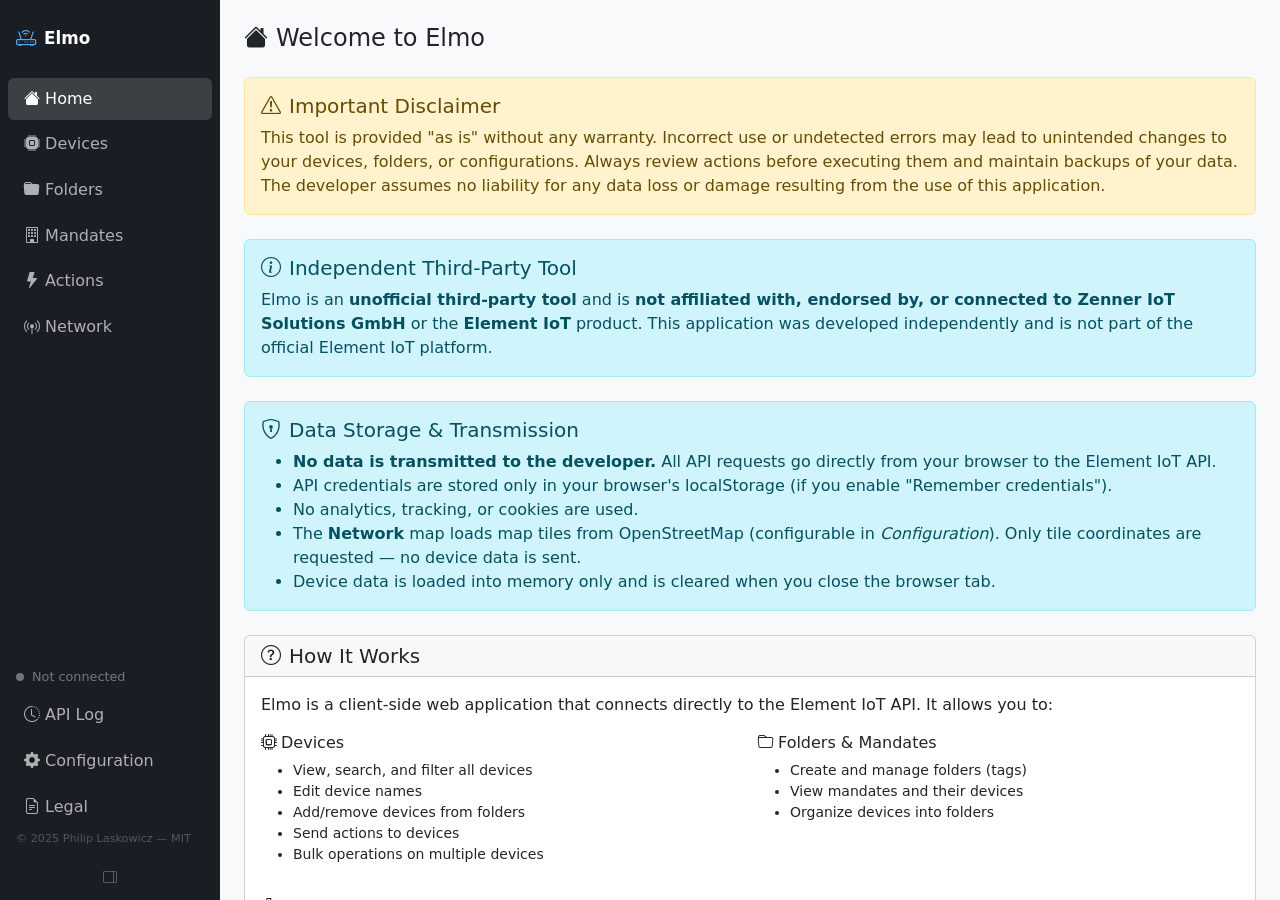
==== commit 2739a8c7: "Add network analysis view and fix device loading bugs Network view (new): - Leaflet map of gateways " ====
--- a/index.html
+++ b/index.html
@@ -6,6 +6,7 @@
   <title>Elmo — Element IoT Bulk Manager</title>
   <link rel="stylesheet" href="vendor/bootstrap.min.css">
   <link rel="stylesheet" href="vendor/bootstrap-icons.min.css">
+  <link rel="stylesheet" href="vendor/leaflet/leaflet.css">
   <link rel="stylesheet" href="css/styles.css">
 </head>
 <body>
@@ -26,7 +27,8 @@
       <a href="#" class="nav-link" data-view="folders"><i class="bi bi-folder-fill sidebar-nav-icon"></i> <span class="lbl">Folders</span></a>
       <a href="#" class="nav-link" data-view="mandates"><i class="bi bi-building sidebar-nav-icon"></i> <span class="lbl">Mandates</span></a>
       <a href="#" class="nav-link" data-view="actions"><i class="bi bi-lightning-fill sidebar-nav-icon"></i> <span class="lbl">Actions</span></a>
-      
+      <a href="#" class="nav-link" data-view="network"><i class="bi bi-broadcast-pin sidebar-nav-icon"></i> <span class="lbl">Network</span></a>
+
       <div class="mt-auto px-2 pb-1 d-flex align-items-center gap-2">
         <span id="conn-dot"></span>
         <span class="lbl conn-label" id="conn-label">Not connected</span>
@@ -79,6 +81,7 @@
             <li><strong>No data is transmitted to the developer.</strong> All API requests go directly from your browser to the Element IoT API.</li>
             <li>API credentials are stored only in your browser's localStorage (if you enable "Remember credentials").</li>
             <li>No analytics, tracking, or cookies are used.</li>
+            <li>The <strong>Network</strong> map loads map tiles from OpenStreetMap (configurable in <em>Configuration</em>). Only tile coordinates are requested — no device data is sent.</li>
             <li>Device data is loaded into memory only and is cleared when you close the browser tab.</li>
           </ul>
         </div>
@@ -114,6 +117,15 @@
                   <li>View recent action history</li>
                   <li>Create and schedule new actions</li>
                   <li>Cancel pending actions</li>
+                </ul>
+              </div>
+              <div class="col-md-6">
+                <h6><i class="bi bi-broadcast-pin me-1"></i>Network</h6>
+                <ul class="small">
+                  <li>Map of gateways and devices</li>
+                  <li>Which gateway receives which device (RSSI, SNR, link margin)</li>
+                  <li>Find silent, weak and single-gateway devices and coverage holes</li>
+                  <li>Export links and coverage cells as CSV</li>
                 </ul>
               </div>
               <div class="col-md-6">
@@ -230,7 +242,16 @@
                     </div>
                     <div class="col-auto">
                       <label class="form-label small mb-1">Max devices in memory</label>
-                      <input type="number" class="form-control form-control-sm" id="cfg-max-devices" value="500" min="100" max="5000" style="width: 100px;">
+                      <input type="number" class="form-control form-control-sm" id="cfg-max-devices" value="500" min="100" max="20000" style="width: 100px;">
+                    </div>
+                    <div class="col-12">
+                      <label class="form-label small mb-1" for="cfg-tile-url">Map tile URL <small class="text-muted">(Network view; leave empty for no base map)</small></label>
+                      <input type="text" class="form-control form-control-sm font-monospace" id="cfg-tile-url" placeholder="https://tile.openstreetmap.org/{z}/{x}/{y}.png">
+                      <div class="form-text">Map tiles are loaded from this server by your browser. Default: OpenStreetMap.</div>
+                    </div>
+                    <div class="col-12">
+                      <label class="form-label small mb-1" for="cfg-tile-attr">Map attribution <small class="text-muted">(HTML)</small></label>
+                      <input type="text" class="form-control form-control-sm" id="cfg-tile-attr" placeholder="&amp;copy; OpenStreetMap contributors">
                     </div>
                   </div>
                 </div>
@@ -253,6 +274,7 @@
           <span class="badge bg-secondary" id="device-count">0</span>
           <button type="button" class="btn btn-sm btn-outline-secondary" id="dev-stats" title="View Statistics"><i class="bi bi-bar-chart"></i></button>
           <div class="ms-auto d-flex gap-2">
+            <button type="button" class="btn btn-sm btn-outline-secondary" id="dev-export" title="Export filtered devices as CSV"><i class="bi bi-filetype-csv me-1"></i>CSV</button>
             <button type="button" class="btn btn-sm btn-outline-secondary" id="dev-refresh"><i class="bi bi-arrow-clockwise me-1"></i>Refresh</button>
             <button type="button" class="btn btn-sm btn-primary" id="dev-load-all"><i class="bi bi-cloud-download me-1"></i>Load All</button>
           </div>
@@ -263,7 +285,7 @@
               <div class="col-md-4">
                 <label class="form-label small mb-1">Search</label>
                 <div class="input-group input-group-sm">
-                  <input type="text" class="form-control" id="dev-filter-name" placeholder="name or slug…">
+                  <input type="text" class="form-control" id="dev-filter-name" placeholder="name, slug, ID or EUI…">
                   <button type="button" class="btn btn-outline-secondary dev-filter-regex" id="dev-filter-regex" title="Use regex search">.*</button>
                 </div>
               </div>
@@ -277,10 +299,18 @@
                   <option value="virtual">Virtual</option>
                 </select>
               </div>
-              <div class="col-md-3">
+              <div class="col-md-2">
                 <label class="form-label small mb-1">Folder</label>
                 <select class="form-select form-select-sm" id="dev-filter-folder" aria-label="Filter by folder">
                   <option value="">All folders</option>
+                </select>
+              </div>
+              <div class="col-md-1">
+                <label class="form-label small mb-1">Location</label>
+                <select class="form-select form-select-sm" id="dev-filter-location" aria-label="Filter by location">
+                  <option value="">Any</option>
+                  <option value="with">With</option>
+                  <option value="without">Without</option>
                 </select>
               </div>
               <div class="col-md-2 d-none" id="dev-filter-mandate-wrap">
@@ -290,7 +320,7 @@
                 </select>
               </div>
               <div class="col-md-1 d-flex gap-2 align-items-end">
-                <button type="button" class="btn btn-sm btn-outline-secondary" id="dev-filter-apply">Apply</button>
+                <button type="button" class="btn btn-sm btn-outline-secondary" id="dev-filter-apply" title="Re-apply filters">Apply</button>
               </div>
               <div class="col-md-12"><small class="text-muted" id="dev-filter-count"></small></div>
             </div>
@@ -319,7 +349,7 @@
         </div>
         <div id="dev-not-loaded" class="text-center py-5 text-muted">
           <i class="bi bi-cloud-download fs-1 d-block mb-3 opacity-25"></i>
-          <p>Click <strong>Load All</strong> to fetch devices from the API.</p>
+          <p>Click <strong>Load All</strong> to fetch devices from the API (up to the in-memory limit set in Configuration).</p>
           <p class="small">Ensure API credentials are configured first.</p>
         </div>
         <div id="dev-table-wrap" class="card d-none">
@@ -591,6 +621,168 @@
         </div>
       </section>
 
+      <!-- NETWORK -->
+      <section id="view-network" class="view-section">
+        <div class="d-flex align-items-center gap-3 mb-3">
+          <h4 class="mb-0"><i class="bi bi-broadcast-pin me-2"></i>Network Analysis</h4>
+          <span class="badge bg-secondary" id="net-summary-badge">not analysed</span>
+          <div class="ms-auto d-flex gap-2">
+            <div class="dropdown">
+              <button type="button" class="btn btn-sm btn-outline-secondary dropdown-toggle" data-bs-toggle="dropdown" id="net-export-btn" disabled><i class="bi bi-download me-1"></i>Export</button>
+              <ul class="dropdown-menu dropdown-menu-end">
+                <li><a class="dropdown-item" href="#" id="net-export-devices"><i class="bi bi-filetype-csv me-1"></i>Devices (CSV)</a></li>
+                <li><a class="dropdown-item" href="#" id="net-export-links"><i class="bi bi-filetype-csv me-1"></i>Device ↔ gateway links (CSV)</a></li>
+                <li><a class="dropdown-item" href="#" id="net-export-gateways"><i class="bi bi-filetype-csv me-1"></i>Gateways (CSV)</a></li>
+                <li><a class="dropdown-item" href="#" id="net-export-holes"><i class="bi bi-filetype-csv me-1"></i>Coverage cells (CSV)</a></li>
+              </ul>
+            </div>
+          </div>
+        </div>
+
+        <!-- Scope -->
+        <div class="card mb-3">
+          <div class="card-body py-2">
+            <div class="row g-2 align-items-end">
+              <div class="col-md-3">
+                <label class="form-label small mb-1" for="net-scope-folder">Folder</label>
+                <select class="form-select form-select-sm" id="net-scope-folder">
+                  <option value="">All devices</option>
+                </select>
+              </div>
+              <div class="col-md-2">
+                <label class="form-label small mb-1" for="net-scope-window">Time window</label>
+                <select class="form-select form-select-sm" id="net-scope-window">
+                  <option value="24">Last 24 hours</option>
+                  <option value="72">Last 3 days</option>
+                  <option value="168" selected>Last 7 days</option>
+                  <option value="720">Last 30 days</option>
+                </select>
+              </div>
+              <div class="col-md-2">
+                <label class="form-label small mb-1" for="net-scope-packets" title="Uplinks analysed per device (newest first)">Packets / device</label>
+                <input type="number" class="form-control form-control-sm" id="net-scope-packets" value="20" min="1" max="100">
+              </div>
+              <div class="col-md-2">
+                <label class="form-label small mb-1" for="net-scope-maxdev">Max devices</label>
+                <input type="number" class="form-control form-control-sm" id="net-scope-maxdev" value="2000" min="10" max="20000">
+              </div>
+              <div class="col-md-3 d-flex gap-2 align-items-end">
+                <div class="form-check mb-1 me-1">
+                  <input class="form-check-input" type="checkbox" id="net-scope-uplinks" checked>
+                  <label class="form-check-label small" for="net-scope-uplinks" title="Only request packets with packet_type=up">Uplinks only</label>
+                </div>
+                <button type="button" class="btn btn-sm btn-primary" id="net-analyze"><i class="bi bi-play-fill me-1"></i>Analyse</button>
+                <button type="button" class="btn btn-sm btn-outline-danger d-none" id="net-cancel">Cancel</button>
+              </div>
+            </div>
+            <div class="small text-muted mt-2" id="net-progress">
+              Loads devices, gateways and recent uplinks from Element IoT, then rates every device ↔ gateway link by RSSI, SNR and link margin.
+              Requests are throttled to Element's rate limit — large scopes take a while (roughly one request per device).
+            </div>
+          </div>
+        </div>
+
+        <div id="net-empty" class="text-center py-5 text-muted">
+          <i class="bi bi-broadcast-pin fs-1 d-block mb-3 opacity-25"></i>
+          <p>Choose a scope and click <strong>Analyse</strong>.</p>
+        </div>
+
+        <div id="net-content" class="d-none">
+          <div class="alert alert-warning small d-none" id="net-warning"></div>
+
+          <!-- Summary tiles -->
+          <div class="row g-2 mb-3" id="net-tiles"></div>
+
+          <div class="row g-3 mb-3">
+            <div class="col-xl-8">
+              <div class="card h-100">
+                <div class="card-header py-2">
+                  <div class="d-flex flex-wrap gap-3 align-items-center small">
+                    <div class="input-group input-group-sm net-search">
+                      <span class="input-group-text"><i class="bi bi-search"></i></span>
+                      <input type="text" class="form-control" id="net-filter-q" placeholder="Name, slug or gateway EUI…" aria-label="Filter map">
+                    </div>
+                    <div class="d-flex flex-wrap gap-2" id="net-status-filters"></div>
+                  </div>
+                  <div class="d-flex flex-wrap gap-3 align-items-center small mt-2">
+                    <div class="form-check form-check-inline m-0"><input class="form-check-input" type="checkbox" id="net-l-gw" checked><label class="form-check-label" for="net-l-gw">Gateways</label></div>
+                    <div class="form-check form-check-inline m-0"><input class="form-check-input" type="checkbox" id="net-l-dev" checked><label class="form-check-label" for="net-l-dev">Devices</label></div>
+                    <div class="d-flex align-items-center gap-1">
+                      <label for="net-l-links" class="text-muted">Links</label>
+                      <select class="form-select form-select-sm net-inline-sel" id="net-l-links">
+                        <option value="selected" selected>Selection</option>
+                        <option value="all">All visible</option>
+                        <option value="none">Off</option>
+                      </select>
+                    </div>
+                    <div class="form-check form-check-inline m-0"><input class="form-check-input" type="checkbox" id="net-l-grid"><label class="form-check-label" for="net-l-grid">Coverage grid</label></div>
+                    <select class="form-select form-select-sm net-inline-sel" id="net-grid-size" aria-label="Grid cell size">
+                      <option value="250">250 m</option>
+                      <option value="500" selected>500 m</option>
+                      <option value="1000">1 km</option>
+                      <option value="2000">2 km</option>
+                    </select>
+                    <div class="form-check form-check-inline m-0" title="Circle = distance within which a gateway received 90% of its located devices"><input class="form-check-input" type="checkbox" id="net-l-range"><label class="form-check-label" for="net-l-range">Observed range</label></div>
+                    <button type="button" class="btn btn-sm btn-outline-secondary ms-auto py-0" id="net-fit" title="Zoom to all visible"><i class="bi bi-arrows-fullscreen me-1"></i>Fit</button>
+                  </div>
+                </div>
+                <div id="net-map"></div>
+                <div class="card-footer py-1 small text-muted d-flex flex-wrap gap-3" id="net-legend"></div>
+              </div>
+            </div>
+            <div class="col-xl-4">
+              <div class="card h-100">
+                <div class="card-header py-2 d-flex align-items-center">
+                  <strong class="small" id="net-sel-title">Selection</strong>
+                  <button type="button" class="btn btn-sm btn-link ms-auto p-0 d-none" id="net-sel-clear">Clear</button>
+                </div>
+                <div class="card-body small overflow-auto net-side" id="net-sel-body">
+                  <p class="text-muted mb-0" id="net-sel-placeholder">Click a gateway or device on the map (or in the tables below) to see which gateways receive which devices.</p>
+                </div>
+                <div class="card-footer small">
+                  <details class="mb-2">
+                    <summary class="text-muted">How devices are rated</summary>
+                    <ul class="mt-2 ps-3">
+                      <li><span class="net-dot" style="--c:var(--net-good)"></span><strong>Good</strong> — heard by ≥ 2 gateways with a healthy best link.</li>
+                      <li><span class="net-dot" style="--c:var(--net-single)"></span><strong>Single gateway</strong> — only one gateway hears it: no redundancy.</li>
+                      <li><span class="net-dot" style="--c:var(--net-weak)"></span><strong>Weak</strong> — best link below the RSSI or link-margin threshold.</li>
+                      <li><span class="net-dot" style="--c:var(--net-silent)"></span><strong>Silent</strong> — no uplink in the time window.</li>
+                      <li><span class="net-dot" style="--c:var(--net-unknown)"></span><strong>No gateway data</strong> — packets carry no gateway stats (driver dependent).</li>
+                    </ul>
+                    <p class="mb-0 text-muted">Link margin = SNR − demodulation floor of the spreading factor (SF7 −7.5 dB … SF12 −20 dB).</p>
+                  </details>
+                  <details>
+                    <summary class="text-muted">Thresholds</summary>
+                    <div class="row g-2 mt-1">
+                      <div class="col-6"><label class="form-label small mb-1" for="net-th-rssi">Weak RSSI below (dBm)</label><input type="number" class="form-control form-control-sm" id="net-th-rssi" value="-118"></div>
+                      <div class="col-6"><label class="form-label small mb-1" for="net-th-margin">Weak margin below (dB)</label><input type="number" class="form-control form-control-sm" id="net-th-margin" value="5"></div>
+                      <div class="col-6"><label class="form-label small mb-1" for="net-th-snr" title="Used when the spreading factor is unknown">Weak SNR below (dB)</label><input type="number" class="form-control form-control-sm" id="net-th-snr" value="-5"></div>
+                      <div class="col-6 d-flex align-items-end"><button type="button" class="btn btn-sm btn-outline-primary w-100" id="net-th-apply">Re-rate</button></div>
+                    </div>
+                  </details>
+                </div>
+              </div>
+            </div>
+          </div>
+
+          <!-- Tables -->
+          <ul class="nav nav-tabs" id="net-tabs">
+            <li class="nav-item"><a class="nav-link active" href="#" data-ntab="devices">Devices <span class="badge bg-secondary" id="net-tab-dev-count">0</span></a></li>
+            <li class="nav-item"><a class="nav-link" href="#" data-ntab="gateways">Gateways <span class="badge bg-secondary" id="net-tab-gw-count">0</span></a></li>
+            <li class="nav-item"><a class="nav-link" href="#" data-ntab="holes">Coverage holes <span class="badge bg-danger" id="net-tab-hole-count">0</span></a></li>
+          </ul>
+          <div class="card border-top-0 rounded-top-0">
+            <div class="table-scroll-wrap net-table-wrap">
+              <table class="table table-hover table-sm mb-0 net-table" id="net-table">
+                <thead id="net-thead"></thead>
+                <tbody id="net-tbody"></tbody>
+              </table>
+            </div>
+            <div class="card-footer py-1 small text-muted" id="net-table-foot"></div>
+          </div>
+        </div>
+      </section>
+
       <!-- API LOG -->
       <section id="view-api-log" class="view-section">
         <div class="d-flex align-items-center gap-3 mb-3">
@@ -656,6 +848,7 @@
         <li class="nav-item"><a class="nav-link" data-dtab="interfaces" href="#">Interfaces</a></li>
         <li class="nav-item"><a class="nav-link" data-dtab="readings" href="#">Readings</a></li>
         <li class="nav-item"><a class="nav-link" data-dtab="packets" href="#">Packets</a></li>
+        <li class="nav-item"><a class="nav-link" data-dtab="reception" href="#">Reception</a></li>
         <li class="nav-item"><a class="nav-link" data-dtab="actions" href="#">Actions</a></li>
       </ul>
       <div class="flex-grow-1 overflow-auto p-3" id="detail-content"></div>
@@ -822,10 +1015,13 @@
 
   <script src="vendor/bootstrap.bundle.min.js"></script>
   <script src="vendor/jquery.min.js"></script>
+  <script src="vendor/leaflet/leaflet.js"></script>
   <script src="js/api-logger.js"></script>
   <script src="js/api.js"></script>
   <script src="js/components.js"></script>
   <script src="js/views.js"></script>
+  <script src="js/network-analysis.js"></script>
+  <script src="js/network.js"></script>
   <script src="js/app.js"></script>
 </body>
 </html>
--- a/vendor/leaflet/leaflet.css
+++ b/vendor/leaflet/leaflet.css
@@ -0,0 +1,661 @@
+/* required styles */
+
+.leaflet-pane,
+.leaflet-tile,
+.leaflet-marker-icon,
+.leaflet-marker-shadow,
+.leaflet-tile-container,
+.leaflet-pane > svg,
+.leaflet-pane > canvas,
+.leaflet-zoom-box,
+.leaflet-image-layer,
+.leaflet-layer {
+	position: absolute;
+	left: 0;
+	top: 0;
+	}
+.leaflet-container {
+	overflow: hidden;
+	}
+.leaflet-tile,
+.leaflet-marker-icon,
+.leaflet-marker-shadow {
+	-webkit-user-select: none;
+	   -moz-user-select: none;
+	        user-select: none;
+	  -webkit-user-drag: none;
+	}
+/* Prevents IE11 from highlighting tiles in blue */
+.leaflet-tile::selection {
+	background: transparent;
+}
+/* Safari renders non-retina tile on retina better with this, but Chrome is worse */
+.leaflet-safari .leaflet-tile {
+	image-rendering: -webkit-optimize-contrast;
+	}
+/* hack that prevents hw layers "stretching" when loading new tiles */
+.leaflet-safari .leaflet-tile-container {
+	width: 1600px;
+	height: 1600px;
+	-webkit-transform-origin: 0 0;
+	}
+.leaflet-marker-icon,
+.leaflet-marker-shadow {
+	display: block;
+	}
+/* .leaflet-container svg: reset svg max-width decleration shipped in Joomla! (joomla.org) 3.x */
+/* .leaflet-container img: map is broken in FF if you have max-width: 100% on tiles */
+.leaflet-container .leaflet-overlay-pane svg {
+	max-width: none !important;
+	max-height: none !important;
+	}
+.leaflet-container .leaflet-marker-pane img,
+.leaflet-container .leaflet-shadow-pane img,
+.leaflet-container .leaflet-tile-pane img,
+.leaflet-container img.leaflet-image-layer,
+.leaflet-container .leaflet-tile {
+	max-width: none !important;
+	max-height: none !important;
+	width: auto;
+	padding: 0;
+	}
+
+.leaflet-container img.leaflet-tile {
+	/* See: https://bugs.chromium.org/p/chromium/issues/detail?id=600120 */
+	mix-blend-mode: plus-lighter;
+}
+
+.leaflet-container.leaflet-touch-zoom {
+	-ms-touch-action: pan-x pan-y;
+	touch-action: pan-x pan-y;
+	}
+.leaflet-container.leaflet-touch-drag {
+	-ms-touch-action: pinch-zoom;
+	/* Fallback for FF which doesn't support pinch-zoom */
+	touch-action: none;
+	touch-action: pinch-zoom;
+}
+.leaflet-container.leaflet-touch-drag.leaflet-touch-zoom {
+	-ms-touch-action: none;
+	touch-action: none;
+}
+.leaflet-container {
+	-webkit-tap-highlight-color: transparent;
+}
+.leaflet-container a {
+	-webkit-tap-highlight-color: rgba(51, 181, 229, 0.4);
+}
+.leaflet-tile {
+	filter: inherit;
+	visibility: hidden;
+	}
+.leaflet-tile-loaded {
+	visibility: inherit;
+	}
+.leaflet-zoom-box {
+	width: 0;
+	height: 0;
+	-moz-box-sizing: border-box;
+	     box-sizing: border-box;
+	z-index: 800;
+	}
+/* workaround for https://bugzilla.mozilla.org/show_bug.cgi?id=888319 */
+.leaflet-overlay-pane svg {
+	-moz-user-select: none;
+	}
+
+.leaflet-pane         { z-index: 400; }
+
+.leaflet-tile-pane    { z-index: 200; }
+.leaflet-overlay-pane { z-index: 400; }
+.leaflet-shadow-pane  { z-index: 500; }
+.leaflet-marker-pane  { z-index: 600; }
+.leaflet-tooltip-pane   { z-index: 650; }
+.leaflet-popup-pane   { z-index: 700; }
+
+.leaflet-map-pane canvas { z-index: 100; }
+.leaflet-map-pane svg    { z-index: 200; }
+
+.leaflet-vml-shape {
+	width: 1px;
+	height: 1px;
+	}
+.lvml {
+	behavior: url(#default#VML);
+	display: inline-block;
+	position: absolute;
+	}
+
+
+/* control positioning */
+
+.leaflet-control {
+	position: relative;
+	z-index: 800;
+	pointer-events: visiblePainted; /* IE 9-10 doesn't have auto */
+	pointer-events: auto;
+	}
+.leaflet-top,
+.leaflet-bottom {
+	position: absolute;
+	z-index: 1000;
+	pointer-events: none;
+	}
+.leaflet-top {
+	top: 0;
+	}
+.leaflet-right {
+	right: 0;
+	}
+.leaflet-bottom {
+	bottom: 0;
+	}
+.leaflet-left {
+	left: 0;
+	}
+.leaflet-control {
+	float: left;
+	clear: both;
+	}
+.leaflet-right .leaflet-control {
+	float: right;
+	}
+.leaflet-top .leaflet-control {
+	margin-top: 10px;
+	}
+.leaflet-bottom .leaflet-control {
+	margin-bottom: 10px;
+	}
+.leaflet-left .leaflet-control {
+	margin-left: 10px;
+	}
+.leaflet-right .leaflet-control {
+	margin-right: 10px;
+	}
+
+
+/* zoom and fade animations */
+
+.leaflet-fade-anim .leaflet-popup {
+	opacity: 0;
+	-webkit-transition: opacity 0.2s linear;
+	   -moz-transition: opacity 0.2s linear;
+	        transition: opacity 0.2s linear;
+	}
+.leaflet-fade-anim .leaflet-map-pane .leaflet-popup {
+	opacity: 1;
+	}
+.leaflet-zoom-animated {
+	-webkit-transform-origin: 0 0;
+	    -ms-transform-origin: 0 0;
+	        transform-origin: 0 0;
+	}
+svg.leaflet-zoom-animated {
+	will-change: transform;
+}
+
+.leaflet-zoom-anim .leaflet-zoom-animated {
+	-webkit-transition: -webkit-transform 0.25s cubic-bezier(0,0,0.25,1);
+	   -moz-transition:    -moz-transform 0.25s cubic-bezier(0,0,0.25,1);
+	        transition:         transform 0.25s cubic-bezier(0,0,0.25,1);
+	}
+.leaflet-zoom-anim .leaflet-tile,
+.leaflet-pan-anim .leaflet-tile {
+	-webkit-transition: none;
+	   -moz-transition: none;
+	        transition: none;
+	}
+
+.leaflet-zoom-anim .leaflet-zoom-hide {
+	visibility: hidden;
+	}
+
+
+/* cursors */
+
+.leaflet-interactive {
+	cursor: pointer;
+	}
+.leaflet-grab {
+	cursor: -webkit-grab;
+	cursor:    -moz-grab;
+	cursor:         grab;
+	}
+.leaflet-crosshair,
+.leaflet-crosshair .leaflet-interactive {
+	cursor: crosshair;
+	}
+.leaflet-popup-pane,
+.leaflet-control {
+	cursor: auto;
+	}
+.leaflet-dragging .leaflet-grab,
+.leaflet-dragging .leaflet-grab .leaflet-interactive,
+.leaflet-dragging .leaflet-marker-draggable {
+	cursor: move;
+	cursor: -webkit-grabbing;
+	cursor:    -moz-grabbing;
+	cursor:         grabbing;
+	}
+
+/* marker & overlays interactivity */
+.leaflet-marker-icon,
+.leaflet-marker-shadow,
+.leaflet-image-layer,
+.leaflet-pane > svg path,
+.leaflet-tile-container {
+	pointer-events: none;
+	}
+
+.leaflet-marker-icon.leaflet-interactive,
+.leaflet-image-layer.leaflet-interactive,
+.leaflet-pane > svg path.leaflet-interactive,
+svg.leaflet-image-layer.leaflet-interactive path {
+	pointer-events: visiblePainted; /* IE 9-10 doesn't have auto */
+	pointer-events: auto;
+	}
+
+/* visual tweaks */
+
+.leaflet-container {
+	background: #ddd;
+	outline-offset: 1px;
+	}
+.leaflet-container a {
+	color: #0078A8;
+	}
+.leaflet-zoom-box {
+	border: 2px dotted #38f;
+	background: rgba(255,255,255,0.5);
+	}
+
+
+/* general typography */
+.leaflet-container {
+	font-family: "Helvetica Neue", Arial, Helvetica, sans-serif;
+	font-size: 12px;
+	font-size: 0.75rem;
+	line-height: 1.5;
+	}
+
+
+/* general toolbar styles */
+
+.leaflet-bar {
+	box-shadow: 0 1px 5px rgba(0,0,0,0.65);
+	border-radius: 4px;
+	}
+.leaflet-bar a {
+	background-color: #fff;
+	border-bottom: 1px solid #ccc;
+	width: 26px;
+	height: 26px;
+	line-height: 26px;
+	display: block;
+	text-align: center;
+	text-decoration: none;
+	color: black;
+	}
+.leaflet-bar a,
+.leaflet-control-layers-toggle {
+	background-position: 50% 50%;
+	background-repeat: no-repeat;
+	display: block;
+	}
+.leaflet-bar a:hover,
+.leaflet-bar a:focus {
+	background-color: #f4f4f4;
+	}
+.leaflet-bar a:first-child {
+	border-top-left-radius: 4px;
+	border-top-right-radius: 4px;
+	}
+.leaflet-bar a:last-child {
+	border-bottom-left-radius: 4px;
+	border-bottom-right-radius: 4px;
+	border-bottom: none;
+	}
+.leaflet-bar a.leaflet-disabled {
+	cursor: default;
+	background-color: #f4f4f4;
+	color: #bbb;
+	}
+
+.leaflet-touch .leaflet-bar a {
+	width: 30px;
+	height: 30px;
+	line-height: 30px;
+	}
+.leaflet-touch .leaflet-bar a:first-child {
+	border-top-left-radius: 2px;
+	border-top-right-radius: 2px;
+	}
+.leaflet-touch .leaflet-bar a:last-child {
+	border-bottom-left-radius: 2px;
+	border-bottom-right-radius: 2px;
+	}
+
+/* zoom control */
+
+.leaflet-control-zoom-in,
+.leaflet-control-zoom-out {
+	font: bold 18px 'Lucida Console', Monaco, monospace;
+	text-indent: 1px;
+	}
+
+.leaflet-touch .leaflet-control-zoom-in, .leaflet-touch .leaflet-control-zoom-out  {
+	font-size: 22px;
+	}
+
+
+/* layers control */
+
+.leaflet-control-layers {
+	box-shadow: 0 1px 5px rgba(0,0,0,0.4);
+	background: #fff;
+	border-radius: 5px;
+	}
+.leaflet-control-layers-toggle {
+	background-image: url(images/layers.png);
+	width: 36px;
+	height: 36px;
+	}
+.leaflet-retina .leaflet-control-layers-toggle {
+	background-image: url(images/layers-2x.png);
+	background-size: 26px 26px;
+	}
+.leaflet-touch .leaflet-control-layers-toggle {
+	width: 44px;
+	height: 44px;
+	}
+.leaflet-control-layers .leaflet-control-layers-list,
+.leaflet-control-layers-expanded .leaflet-control-layers-toggle {
+	display: none;
+	}
+.leaflet-control-layers-expanded .leaflet-control-layers-list {
+	display: block;
+	position: relative;
+	}
+.leaflet-control-layers-expanded {
+	padding: 6px 10px 6px 6px;
+	color: #333;
+	background: #fff;
+	}
+.leaflet-control-layers-scrollbar {
+	overflow-y: scroll;
+	overflow-x: hidden;
+	padding-right: 5px;
+	}
+.leaflet-control-layers-selector {
+	margin-top: 2px;
+	position: relative;
+	top: 1px;
+	}
+.leaflet-control-layers label {
+	display: block;
+	font-size: 13px;
+	font-size: 1.08333em;
+	}
+.leaflet-control-layers-separator {
+	height: 0;
+	border-top: 1px solid #ddd;
+	margin: 5px -10px 5px -6px;
+	}
+
+/* Default icon URLs */
+.leaflet-default-icon-path { /* used only in path-guessing heuristic, see L.Icon.Default */
+	background-image: url(images/marker-icon.png);
+	}
+
+
+/* attribution and scale controls */
+
+.leaflet-container .leaflet-control-attribution {
+	background: #fff;
+	background: rgba(255, 255, 255, 0.8);
+	margin: 0;
+	}
+.leaflet-control-attribution,
+.leaflet-control-scale-line {
+	padding: 0 5px;
+	color: #333;
+	line-height: 1.4;
+	}
+.leaflet-control-attribution a {
+	text-decoration: none;
+	}
+.leaflet-control-attribution a:hover,
+.leaflet-control-attribution a:focus {
+	text-decoration: underline;
+	}
+.leaflet-attribution-flag {
+	display: inline !important;
+	vertical-align: baseline !important;
+	width: 1em;
+	height: 0.6669em;
+	}
+.leaflet-left .leaflet-control-scale {
+	margin-left: 5px;
+	}
+.leaflet-bottom .leaflet-control-scale {
+	margin-bottom: 5px;
+	}
+.leaflet-control-scale-line {
+	border: 2px solid #777;
+	border-top: none;
+	line-height: 1.1;
+	padding: 2px 5px 1px;
+	white-space: nowrap;
+	-moz-box-sizing: border-box;
+	     box-sizing: border-box;
+	background: rgba(255, 255, 255, 0.8);
+	text-shadow: 1px 1px #fff;
+	}
+.leaflet-control-scale-line:not(:first-child) {
+	border-top: 2px solid #777;
+	border-bottom: none;
+	margin-top: -2px;
+	}
+.leaflet-control-scale-line:not(:first-child):not(:last-child) {
+	border-bottom: 2px solid #777;
+	}
+
+.leaflet-touch .leaflet-control-attribution,
+.leaflet-touch .leaflet-control-layers,
+.leaflet-touch .leaflet-bar {
+	box-shadow: none;
+	}
+.leaflet-touch .leaflet-control-layers,
+.leaflet-touch .leaflet-bar {
+	border: 2px solid rgba(0,0,0,0.2);
+	background-clip: padding-box;
+	}
+
+
+/* popup */
+
+.leaflet-popup {
+	position: absolute;
+	text-align: center;
+	margin-bottom: 20px;
+	}
+.leaflet-popup-content-wrapper {
+	padding: 1px;
+	text-align: left;
+	border-radius: 12px;
+	}
+.leaflet-popup-content {
+	margin: 13px 24px 13px 20px;
+	line-height: 1.3;
+	font-size: 13px;
+	font-size: 1.08333em;
+	min-height: 1px;
+	}
+.leaflet-popup-content p {
+	margin: 17px 0;
+	margin: 1.3em 0;
+	}
+.leaflet-popup-tip-container {
+	width: 40px;
+	height: 20px;
+	position: absolute;
+	left: 50%;
+	margin-top: -1px;
+	margin-left: -20px;
+	overflow: hidden;
+	pointer-events: none;
+	}
+.leaflet-popup-tip {
+	width: 17px;
+	height: 17px;
+	padding: 1px;
+
+	margin: -10px auto 0;
+	pointer-events: auto;
+
+	-webkit-transform: rotate(45deg);
+	   -moz-transform: rotate(45deg);
+	    -ms-transform: rotate(45deg);
+	        transform: rotate(45deg);
+	}
+.leaflet-popup-content-wrapper,
+.leaflet-popup-tip {
+	background: white;
+	color: #333;
+	box-shadow: 0 3px 14px rgba(0,0,0,0.4);
+	}
+.leaflet-container a.leaflet-popup-close-button {
+	position: absolute;
+	top: 0;
+	right: 0;
+	border: none;
+	text-align: center;
+	width: 24px;
+	height: 24px;
+	font: 16px/24px Tahoma, Verdana, sans-serif;
+	color: #757575;
+	text-decoration: none;
+	background: transparent;
+	}
+.leaflet-container a.leaflet-popup-close-button:hover,
+.leaflet-container a.leaflet-popup-close-button:focus {
+	color: #585858;
+	}
+.leaflet-popup-scrolled {
+	overflow: auto;
+	}
+
+.leaflet-oldie .leaflet-popup-content-wrapper {
+	-ms-zoom: 1;
+	}
+.leaflet-oldie .leaflet-popup-tip {
+	width: 24px;
+	margin: 0 auto;
+
+	-ms-filter: "progid:DXImageTransform.Microsoft.Matrix(M11=0.70710678, M12=0.70710678, M21=-0.70710678, M22=0.70710678)";
+	filter: progid:DXImageTransform.Microsoft.Matrix(M11=0.70710678, M12=0.70710678, M21=-0.70710678, M22=0.70710678);
+	}
+
+.leaflet-oldie .leaflet-control-zoom,
+.leaflet-oldie .leaflet-control-layers,
+.leaflet-oldie .leaflet-popup-content-wrapper,
+.leaflet-oldie .leaflet-popup-tip {
+	border: 1px solid #999;
+	}
+
+
+/* div icon */
+
+.leaflet-div-icon {
+	background: #fff;
+	border: 1px solid #666;
+	}
+
+
+/* Tooltip */
+/* Base styles for the element that has a tooltip */
+.leaflet-tooltip {
+	position: absolute;
+	padding: 6px;
+	background-color: #fff;
+	border: 1px solid #fff;
+	border-radius: 3px;
+	color: #222;
+	white-space: nowrap;
+	-webkit-user-select: none;
+	-moz-user-select: none;
+	-ms-user-select: none;
+	user-select: none;
+	pointer-events: none;
+	box-shadow: 0 1px 3px rgba(0,0,0,0.4);
+	}
+.leaflet-tooltip.leaflet-interactive {
+	cursor: pointer;
+	pointer-events: auto;
+	}
+.leaflet-tooltip-top:before,
+.leaflet-tooltip-bottom:before,
+.leaflet-tooltip-left:before,
+.leaflet-tooltip-right:before {
+	position: absolute;
+	pointer-events: none;
+	border: 6px solid transparent;
+	background: transparent;
+	content: "";
+	}
+
+/* Directions */
+
+.leaflet-tooltip-bottom {
+	margin-top: 6px;
+}
+.leaflet-tooltip-top {
+	margin-top: -6px;
+}
+.leaflet-tooltip-bottom:before,
+.leaflet-tooltip-top:before {
+	left: 50%;
+	margin-left: -6px;
+	}
+.leaflet-tooltip-top:before {
+	bottom: 0;
+	margin-bottom: -12px;
+	border-top-color: #fff;
+	}
+.leaflet-tooltip-bottom:before {
+	top: 0;
+	margin-top: -12px;
+	margin-left: -6px;
+	border-bottom-color: #fff;
+	}
+.leaflet-tooltip-left {
+	margin-left: -6px;
+}
+.leaflet-tooltip-right {
+	margin-left: 6px;
+}
+.leaflet-tooltip-left:before,
+.leaflet-tooltip-right:before {
+	top: 50%;
+	margin-top: -6px;
+	}
+.leaflet-tooltip-left:before {
+	right: 0;
+	margin-right: -12px;
+	border-left-color: #fff;
+	}
+.leaflet-tooltip-right:before {
+	left: 0;
+	margin-left: -12px;
+	border-right-color: #fff;
+	}
+
+/* Printing */
+
+@media print {
+	/* Prevent printers from removing background-images of controls. */
+	.leaflet-control {
+		-webkit-print-color-adjust: exact;
+		print-color-adjust: exact;
+		}
+	}
--- a/css/styles.css
+++ b/css/styles.css
@@ -67,3 +67,28 @@
 #sidebar.collapsed .sidebar-settings-btn .lbl { opacity: 0; pointer-events: none; }
 .sidebar-settings .card-body { background: #252a33; border: none; }
 
+
+/* ---------- Network analysis ---------- */
+:root { --net-good: #2f9e44; --net-single: #e8a400; --net-weak: #f76707; --net-silent: #e03131; --net-unknown: #868e96; }
+#net-map { height: calc(100vh - 330px); min-height: 420px; background: #e9ecef; z-index: 0; }
+.net-side { max-height: calc(100vh - 380px); min-height: 200px; }
+.net-search { width: 240px; }
+.net-inline-sel { width: auto; padding-top: .1rem; padding-bottom: .1rem; }
+.net-dot { display: inline-block; width: 10px; height: 10px; border-radius: 50%; background: var(--c); margin-right: 4px; vertical-align: -1px; border: 1px solid rgba(0,0,0,.15); }
+.net-line { display: inline-block; width: 16px; height: 3px; background: var(--c); margin: 0 3px 0 6px; vertical-align: middle; border-radius: 2px; }
+.net-q { display: inline-block; width: 6px; height: 6px; border-radius: 50%; background: var(--c); margin-right: 4px; vertical-align: 1px; }
+.net-chip { border: 1px solid #dee2e6; background: #fff; color: #6c757d; padding: .1rem .5rem; font-size: .78rem; }
+.net-chip.active { border-color: var(--c); color: #212529; background: color-mix(in srgb, var(--c) 12%, #fff); }
+.net-chip:not(.active) .net-dot { opacity: .3; }
+.net-badge { background: var(--c); color: #fff; }
+.net-tile { border-left: 4px solid var(--c); }
+.net-dl dt { font-weight: 500; color: #6c757d; }
+.net-dl dd { margin-bottom: .2rem; }
+.net-table-wrap { max-height: 420px; }
+.net-table tbody tr { cursor: pointer; }
+.net-gw-icon { width: 26px; height: 26px; border-radius: 6px; display: flex; align-items: center; justify-content: center; color: #fff; font-size: 15px; box-shadow: 0 1px 4px rgba(0,0,0,.4); border: 2px solid #fff; background: #1c7ed6; }
+.net-gw-icon.foreign { background: #5f3dc4; }
+.net-gw-icon.idle { background: #868e96; }
+.net-gw-icon.selected { outline: 3px solid #fab005; transform: scale(1.2); }
+.net-gw-legend { display: inline-flex; width: 16px; height: 16px; border-radius: 4px; background: #1c7ed6; color: #fff; font-size: 10px; align-items: center; justify-content: center; margin-right: 4px; vertical-align: -3px; }
+.leaflet-container { font: inherit; }
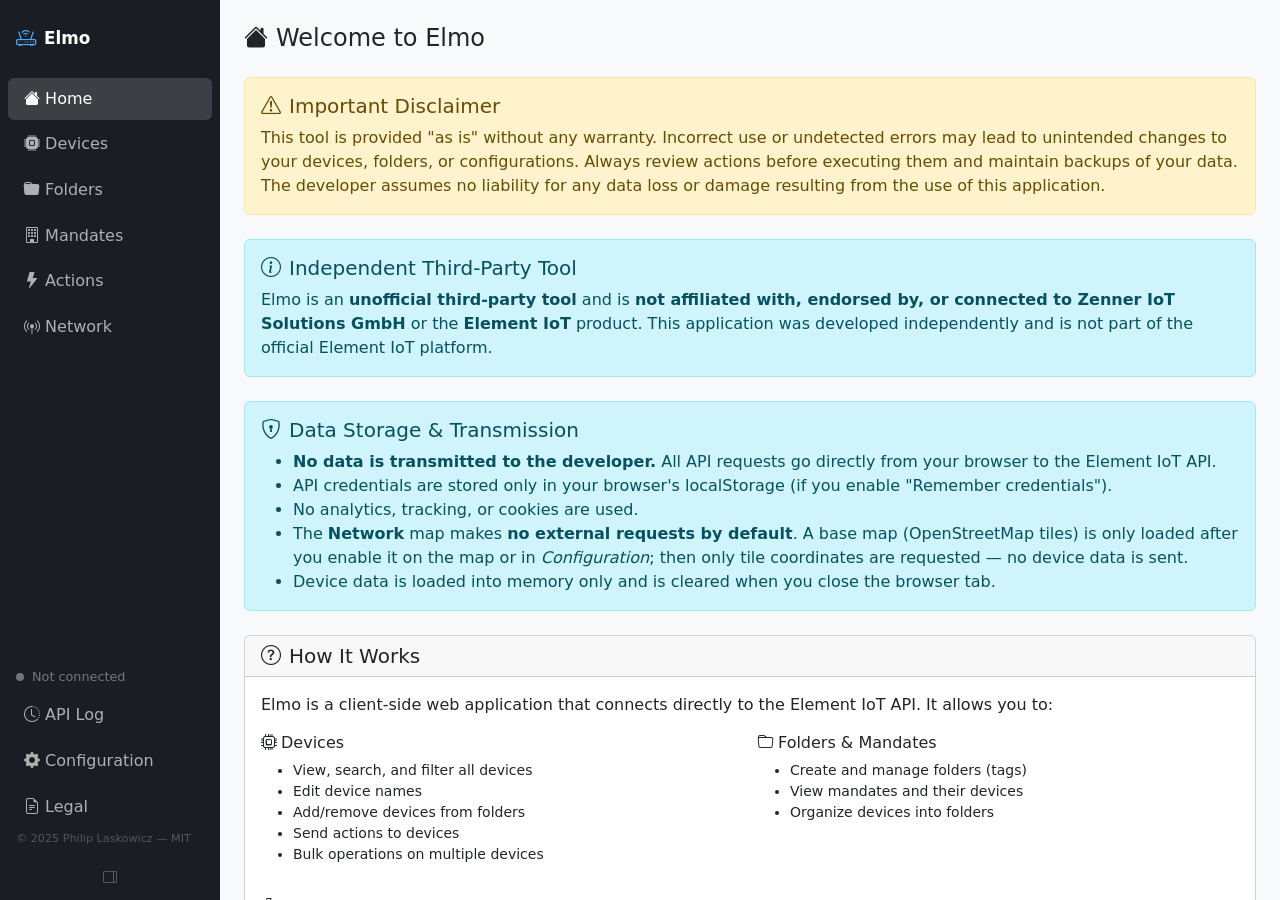
==== commit 273a71ea: "Network: reception estimate for areas without devices, LNS scope, opt-in tiles - Reception map: fit " ====
--- a/index.html
+++ b/index.html
@@ -81,7 +81,7 @@
             <li><strong>No data is transmitted to the developer.</strong> All API requests go directly from your browser to the Element IoT API.</li>
             <li>API credentials are stored only in your browser's localStorage (if you enable "Remember credentials").</li>
             <li>No analytics, tracking, or cookies are used.</li>
-            <li>The <strong>Network</strong> map loads map tiles from OpenStreetMap (configurable in <em>Configuration</em>). Only tile coordinates are requested — no device data is sent.</li>
+            <li>The <strong>Network</strong> map makes <strong>no external requests by default</strong>. A base map (OpenStreetMap tiles) is only loaded after you enable it on the map or in <em>Configuration</em>; then only tile coordinates are requested — no device data is sent.</li>
             <li>Device data is loaded into memory only and is cleared when you close the browser tab.</li>
           </ul>
         </div>
@@ -124,7 +124,8 @@
                 <ul class="small">
                   <li>Map of gateways and devices</li>
                   <li>Which gateway receives which device (RSSI, SNR, link margin)</li>
-                  <li>Find silent, weak and single-gateway devices and coverage holes</li>
+                  <li>Find silent, weak and single-gateway devices</li>
+                  <li>Estimate areas without reception — also where no devices exist yet</li>
                   <li>Export links and coverage cells as CSV</li>
                 </ul>
               </div>
@@ -245,9 +246,15 @@
                       <input type="number" class="form-control form-control-sm" id="cfg-max-devices" value="500" min="100" max="20000" style="width: 100px;">
                     </div>
                     <div class="col-12">
-                      <label class="form-label small mb-1" for="cfg-tile-url">Map tile URL <small class="text-muted">(Network view; leave empty for no base map)</small></label>
+                      <div class="form-check">
+                        <input class="form-check-input" type="checkbox" id="cfg-tiles-enabled">
+                        <label class="form-check-label small" for="cfg-tiles-enabled"><strong>Allow external map tiles</strong> — the Network view loads a base map from the tile server below. Your browser sends its IP address to that server. Off by default.</label>
+                      </div>
+                    </div>
+                    <div class="col-12">
+                      <label class="form-label small mb-1" for="cfg-tile-url">Map tile URL <small class="text-muted">(Network view)</small></label>
                       <input type="text" class="form-control form-control-sm font-monospace" id="cfg-tile-url" placeholder="https://tile.openstreetmap.org/{z}/{x}/{y}.png">
-                      <div class="form-text">Map tiles are loaded from this server by your browser. Default: OpenStreetMap.</div>
+                      <div class="form-text">Default: OpenStreetMap. Only used when external map tiles are allowed (here or per session on the map).</div>
                     </div>
                     <div class="col-12">
                       <label class="form-label small mb-1" for="cfg-tile-attr">Map attribution <small class="text-muted">(HTML)</small></label>
@@ -633,7 +640,8 @@
                 <li><a class="dropdown-item" href="#" id="net-export-devices"><i class="bi bi-filetype-csv me-1"></i>Devices (CSV)</a></li>
                 <li><a class="dropdown-item" href="#" id="net-export-links"><i class="bi bi-filetype-csv me-1"></i>Device ↔ gateway links (CSV)</a></li>
                 <li><a class="dropdown-item" href="#" id="net-export-gateways"><i class="bi bi-filetype-csv me-1"></i>Gateways (CSV)</a></li>
-                <li><a class="dropdown-item" href="#" id="net-export-holes"><i class="bi bi-filetype-csv me-1"></i>Coverage cells (CSV)</a></li>
+                <li><a class="dropdown-item" href="#" id="net-export-holes"><i class="bi bi-filetype-csv me-1"></i>No-reception areas (CSV)</a></li>
+                <li><a class="dropdown-item" href="#" id="net-export-cells"><i class="bi bi-filetype-csv me-1"></i>Reception grid cells (CSV)</a></li>
               </ul>
             </div>
           </div>
@@ -667,9 +675,15 @@
                 <input type="number" class="form-control form-control-sm" id="net-scope-maxdev" value="2000" min="10" max="20000">
               </div>
               <div class="col-md-3 d-flex gap-2 align-items-end">
-                <div class="form-check mb-1 me-1">
-                  <input class="form-check-input" type="checkbox" id="net-scope-uplinks" checked>
-                  <label class="form-check-label small" for="net-scope-uplinks" title="Only request packets with packet_type=up">Uplinks only</label>
+                <div class="d-flex flex-column me-1">
+                  <div class="form-check mb-0">
+                    <input class="form-check-input" type="checkbox" id="net-scope-lns" checked>
+                    <label class="form-check-label small" for="net-scope-lns" title="Only analyse devices with an interface on an ELEMENT LNS driver instance (skips wM-Bus, NB-IoT, virtual devices…)">Element LNS only</label>
+                  </div>
+                  <div class="form-check mb-0">
+                    <input class="form-check-input" type="checkbox" id="net-scope-uplinks" checked>
+                    <label class="form-check-label small" for="net-scope-uplinks" title="Only request packets with packet_type=up">Uplinks only</label>
+                  </div>
                 </div>
                 <button type="button" class="btn btn-sm btn-primary" id="net-analyze"><i class="bi bi-play-fill me-1"></i>Analyse</button>
                 <button type="button" class="btn btn-sm btn-outline-danger d-none" id="net-cancel">Cancel</button>
@@ -715,13 +729,21 @@
                         <option value="none">Off</option>
                       </select>
                     </div>
-                    <div class="form-check form-check-inline m-0"><input class="form-check-input" type="checkbox" id="net-l-grid"><label class="form-check-label" for="net-l-grid">Coverage grid</label></div>
-                    <select class="form-select form-select-sm net-inline-sel" id="net-grid-size" aria-label="Grid cell size">
-                      <option value="250">250 m</option>
-                      <option value="500" selected>500 m</option>
+                    <div class="form-check form-check-inline m-0" title="Estimated reception per grid cell: fitted to your measured links, overridden by device evidence where devices exist"><input class="form-check-input" type="checkbox" id="net-l-grid" checked><label class="form-check-label" for="net-l-grid">Reception map</label></div>
+                    <select class="form-select form-select-sm net-inline-sel" id="net-grid-size" aria-label="Grid cell size" title="Cell size">
+                      <option value="100">100 m</option>
+                      <option value="250" selected>250 m</option>
+                      <option value="500">500 m</option>
                       <option value="1000">1 km</option>
-                      <option value="2000">2 km</option>
                     </select>
+                    <select class="form-select form-select-sm net-inline-sel" id="net-area" aria-label="Analysed area" title="Area in which reception is estimated">
+                      <option value="1000" selected>Devices + 1 km</option>
+                      <option value="5000">Devices + 5 km</option>
+                      <option value="15000">Devices + 15 km</option>
+                      <option value="view">Current map view</option>
+                    </select>
+                    <button type="button" class="btn btn-sm btn-outline-secondary py-0 d-none" id="net-area-refresh" title="Use the current map view as analysed area"><i class="bi bi-bounding-box"></i></button>
+                    <div class="form-check form-check-inline m-0"><input class="form-check-input" type="checkbox" id="net-l-covered"><label class="form-check-label" for="net-l-covered">Show covered</label></div>
                     <div class="form-check form-check-inline m-0" title="Circle = distance within which a gateway received 90% of its located devices"><input class="form-check-input" type="checkbox" id="net-l-range"><label class="form-check-label" for="net-l-range">Observed range</label></div>
                     <button type="button" class="btn btn-sm btn-outline-secondary ms-auto py-0" id="net-fit" title="Zoom to all visible"><i class="bi bi-arrows-fullscreen me-1"></i>Fit</button>
                   </div>
@@ -747,9 +769,10 @@
                       <li><span class="net-dot" style="--c:var(--net-single)"></span><strong>Single gateway</strong> — only one gateway hears it: no redundancy.</li>
                       <li><span class="net-dot" style="--c:var(--net-weak)"></span><strong>Weak</strong> — best link below the RSSI or link-margin threshold.</li>
                       <li><span class="net-dot" style="--c:var(--net-silent)"></span><strong>Silent</strong> — no uplink in the time window.</li>
-                      <li><span class="net-dot" style="--c:var(--net-unknown)"></span><strong>No gateway data</strong> — packets carry no gateway stats (driver dependent).</li>
+                      <li><span class="net-dot" style="--c:var(--net-unknown)"></span><strong>No gateway data</strong> — packets carry no gateway stats (e.g. created manually or via API).</li>
                     </ul>
-                    <p class="mb-0 text-muted">Link margin = SNR − demodulation floor of the spreading factor (SF7 −7.5 dB … SF12 −20 dB).</p>
+                    <p class="mb-2 text-muted">Link margin = SNR − demodulation floor of the spreading factor (SF7 −7.5 dB … SF12 −20 dB).</p>
+                    <p class="mb-0 text-muted"><strong>Reception map:</strong> a log-distance path-loss model (RSSI = RSSI<sub>1 km</sub> − 10·n·log<sub>10</sub>(d)) is fitted to the measured links, per gateway where enough data exists. Each cell gets the best predicted RSSI of all receiving gateways: <em>none</em> below the weak RSSI threshold, <em>marginal</em> within the fade margin, <em>single</em>/<em>covered</em> for one/two or more gateways above it. Where devices exist, their measured rating overrides the prediction. Terrain and buildings are only reflected through the fit — treat areas without devices as an estimate.</p>
                   </details>
                   <details>
                     <summary class="text-muted">Thresholds</summary>
@@ -757,7 +780,8 @@
                       <div class="col-6"><label class="form-label small mb-1" for="net-th-rssi">Weak RSSI below (dBm)</label><input type="number" class="form-control form-control-sm" id="net-th-rssi" value="-118"></div>
                       <div class="col-6"><label class="form-label small mb-1" for="net-th-margin">Weak margin below (dB)</label><input type="number" class="form-control form-control-sm" id="net-th-margin" value="5"></div>
                       <div class="col-6"><label class="form-label small mb-1" for="net-th-snr" title="Used when the spreading factor is unknown">Weak SNR below (dB)</label><input type="number" class="form-control form-control-sm" id="net-th-snr" value="-5"></div>
-                      <div class="col-6 d-flex align-items-end"><button type="button" class="btn btn-sm btn-outline-primary w-100" id="net-th-apply">Re-rate</button></div>
+                      <div class="col-6"><label class="form-label small mb-1" for="net-th-fade" title="Predicted RSSI must exceed the weak threshold by this much to count as covered (shadowing, fading)">Fade margin (dB)</label><input type="number" class="form-control form-control-sm" id="net-th-fade" value="8"></div>
+                      <div class="col-12 d-flex align-items-end"><button type="button" class="btn btn-sm btn-outline-primary w-100" id="net-th-apply">Re-rate</button></div>
                     </div>
                   </details>
                 </div>
@@ -769,7 +793,7 @@
           <ul class="nav nav-tabs" id="net-tabs">
             <li class="nav-item"><a class="nav-link active" href="#" data-ntab="devices">Devices <span class="badge bg-secondary" id="net-tab-dev-count">0</span></a></li>
             <li class="nav-item"><a class="nav-link" href="#" data-ntab="gateways">Gateways <span class="badge bg-secondary" id="net-tab-gw-count">0</span></a></li>
-            <li class="nav-item"><a class="nav-link" href="#" data-ntab="holes">Coverage holes <span class="badge bg-danger" id="net-tab-hole-count">0</span></a></li>
+            <li class="nav-item"><a class="nav-link" href="#" data-ntab="holes">No-reception areas <span class="badge bg-danger" id="net-tab-hole-count">0</span></a></li>
           </ul>
           <div class="card border-top-0 rounded-top-0">
             <div class="table-scroll-wrap net-table-wrap">
--- a/css/styles.css
+++ b/css/styles.css
@@ -92,3 +92,8 @@
 .net-gw-icon.selected { outline: 3px solid #fab005; transform: scale(1.2); }
 .net-gw-legend { display: inline-flex; width: 16px; height: 16px; border-radius: 4px; background: #1c7ed6; color: #fff; font-size: 10px; align-items: center; justify-content: center; margin-right: 4px; vertical-align: -3px; }
 .leaflet-container { font: inherit; }
+.net-sq { display: inline-block; width: 10px; height: 10px; background: var(--c); opacity: .7; margin: 0 3px 0 6px; vertical-align: -1px; }
+.net-cov-img { image-rendering: pixelated; image-rendering: crisp-edges; }
+#net-map.net-no-tiles { background: #f1f3f5 repeating-linear-gradient(0deg, transparent 0 49px, rgba(0,0,0,.035) 49px 50px), repeating-linear-gradient(90deg, transparent 0 49px, rgba(0,0,0,.035) 49px 50px); }
+.net-tile-ctl { background: #fff; }
+.net-cell-info { background: rgba(255,255,255,.95); padding: .35rem .55rem; border-radius: .375rem; box-shadow: 0 1px 4px rgba(0,0,0,.25); font-size: .78rem; max-width: 320px; pointer-events: none; }
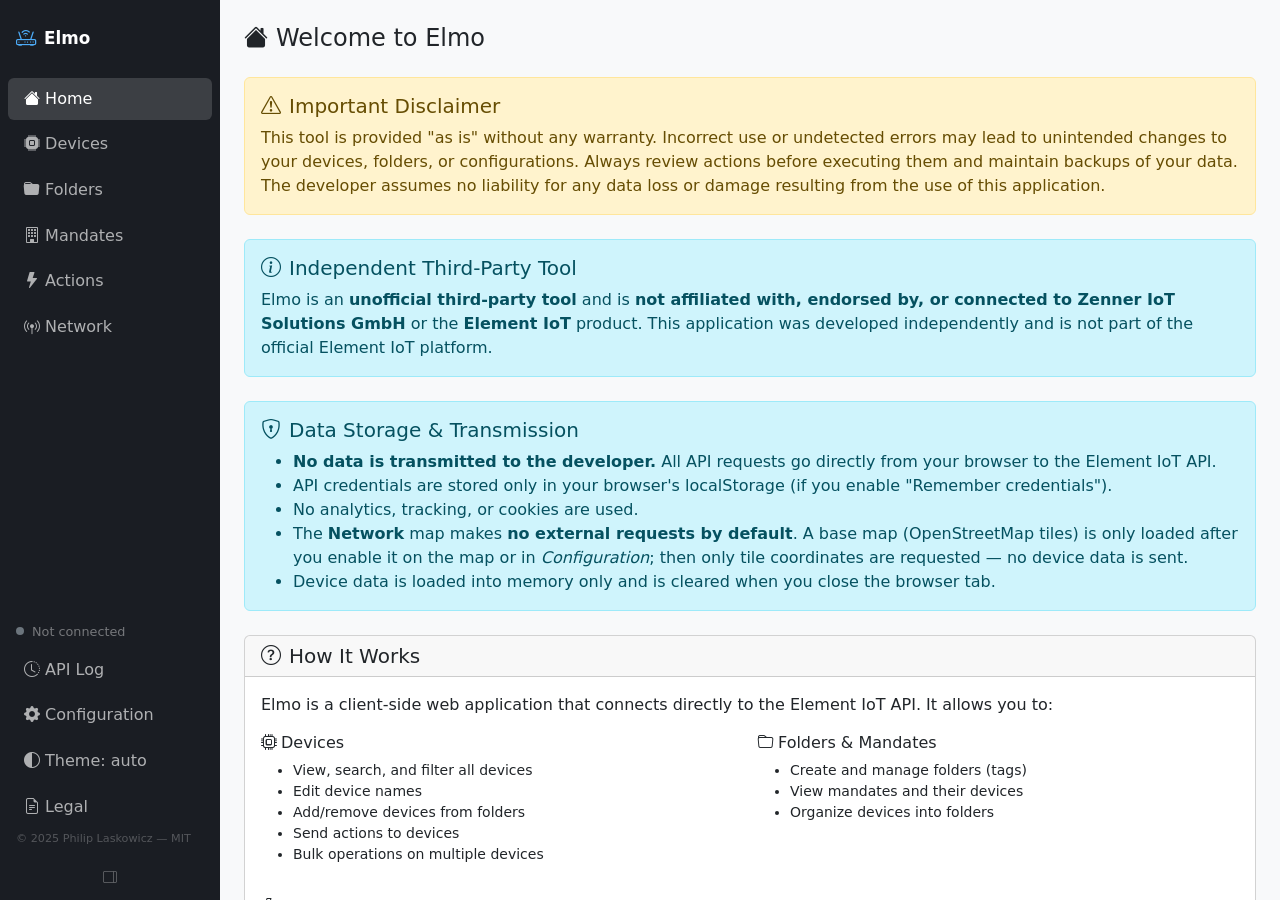
==== commit 9c894842: "Network: folder packet streams, caching; app performance and usability Network analysis requests: - " ====
--- a/index.html
+++ b/index.html
@@ -8,6 +8,15 @@
   <link rel="stylesheet" href="vendor/bootstrap-icons.min.css">
   <link rel="stylesheet" href="vendor/leaflet/leaflet.css">
   <link rel="stylesheet" href="css/styles.css">
+  <script>
+    // Apply the saved theme before first paint (light / dark / auto = follow the OS).
+    (function () {
+      var t = 'auto';
+      try { t = localStorage.getItem('elmoTheme') || 'auto'; } catch (e) {}
+      var dark = t === 'dark' || (t === 'auto' && window.matchMedia && matchMedia('(prefers-color-scheme: dark)').matches);
+      document.documentElement.setAttribute('data-bs-theme', dark ? 'dark' : 'light');
+    })();
+  </script>
 </head>
 <body>
   <div id="loading-bar"></div>
@@ -39,6 +48,9 @@
 
       <!-- Configuration -->
       <a href="#" class="nav-link" data-view="config"><i class="bi bi-gear-fill sidebar-nav-icon"></i> <span class="lbl">Configuration</span></a>
+
+      <!-- Theme -->
+      <button type="button" class="theme-toggle" id="theme-toggle" title="Theme: light / dark / follow system"><i class="bi bi-circle-half sidebar-nav-icon"></i> <span class="lbl" id="theme-label">Theme: auto</span></button>
 
       <!-- Legal -->
       <a href="LEGAL.html" class="nav-link"><i class="bi bi-file-earmark-text sidebar-nav-icon"></i> <span class="lbl">Legal</span></a>
@@ -289,7 +301,7 @@
         <div class="card mb-3">
           <div class="card-body py-2">
             <div class="row g-2 align-items-end">
-              <div class="col-md-4">
+              <div class="col-md-3">
                 <label class="form-label small mb-1">Search</label>
                 <div class="input-group input-group-sm">
                   <input type="text" class="form-control" id="dev-filter-name" placeholder="name, slug, ID or EUI…">
@@ -298,18 +310,25 @@
               </div>
               <div class="col-md-2">
                 <label class="form-label small mb-1">Type</label>
-                <select class="form-select form-select-sm" id="dev-filter-type" aria-label="Filter by device type">
-                  <option value="">All types</option>
-                  <option value="generic">Generic</option>
-                  <option value="sensor">Sensor</option>
-                  <option value="gateway">Gateway</option>
-                  <option value="virtual">Virtual</option>
+                <select class="form-select form-select-sm" id="dev-filter-type" aria-label="Filter by kind">
+                  <option value="">All</option>
+                  <option value="gateway">Gateways</option>
+                  <option value="device">Devices (no gateways)</option>
                 </select>
               </div>
               <div class="col-md-2">
                 <label class="form-label small mb-1">Folder</label>
-                <select class="form-select form-select-sm" id="dev-filter-folder" aria-label="Filter by folder">
-                  <option value="">All folders</option>
+                <div id="dev-filter-folder"></div>
+              </div>
+              <div class="col-md-1">
+                <label class="form-label small mb-1" for="dev-filter-activity">Activity</label>
+                <select class="form-select form-select-sm" id="dev-filter-activity" title="Based on the last uplink in ELEMENT's device statistics">
+                  <option value="">Any</option>
+                  <option value="24h">Uplink &lt; 24 h</option>
+                  <option value="7d">Uplink &lt; 7 d</option>
+                  <option value="silent1">Silent &gt; 24 h</option>
+                  <option value="silent7">Silent &gt; 7 d</option>
+                  <option value="never">Never sent</option>
                 </select>
               </div>
               <div class="col-md-1">
@@ -322,9 +341,7 @@
               </div>
               <div class="col-md-2 d-none" id="dev-filter-mandate-wrap">
                 <label class="form-label small mb-1">Mandate</label>
-                <select class="form-select form-select-sm" id="dev-filter-mandate" aria-label="Filter by mandate">
-                  <option value="">All mandates</option>
-                </select>
+                <div id="dev-filter-mandate"></div>
               </div>
               <div class="col-md-1 d-flex gap-2 align-items-end">
                 <button type="button" class="btn btn-sm btn-outline-secondary" id="dev-filter-apply" title="Re-apply filters">Apply</button>
@@ -385,7 +402,8 @@
                   <th class="sortable d-none d-md-table-cell" data-col="slug">Slug</th>
                   <th class="sortable" data-col="type">Type</th>
                   <th>Folders</th>
-                  <th class="sortable d-none d-lg-table-cell" data-col="inserted_at">Created</th>
+                  <th class="sortable d-none d-lg-table-cell" data-col="last_uplink" title="Last uplink according to ELEMENT statistics">Last uplink</th>
+                  <th class="sortable d-none d-xl-table-cell" data-col="inserted_at">Created</th>
                   <th>Mandate</th>
                   <th class="th-actions"><span class="visually-hidden">Actions</span></th>
                 </tr>
@@ -453,7 +471,7 @@
         </div>
         <div id="folders-table-wrap" class="card d-none">
           <table class="table table-hover table-sm mb-0">
-            <thead><tr><th>Name</th><th>Color</th><th>Slug</th><th>Created</th><th>Mandate</th><th></th></tr></thead>
+            <thead><tr><th>Name</th><th>Color</th><th class="text-end" title="Devices directly in this folder (from the loaded device list)">Devices</th><th>Slug</th><th>Created</th><th>Mandate</th><th></th></tr></thead>
             <tbody id="folders-tbody"></tbody>
           </table>
         </div>
@@ -557,8 +575,9 @@
                   <label class="form-label">Devices</label>
                   <input type="text" class="form-control form-control-sm mb-2" id="act-dev-search" placeholder="Filter devices…">
                   <div class="d-flex gap-2 mb-2">
-                    <button type="button" class="btn btn-sm btn-outline-secondary" id="act-dev-all">Select all</button>
+                    <button type="button" class="btn btn-sm btn-outline-secondary" id="act-dev-all">Select all matches</button>
                     <button type="button" class="btn btn-sm btn-outline-secondary" id="act-dev-clear">Clear</button>
+                    <span class="small text-muted align-self-center ms-auto" id="act-dev-count"></span>
                   </div>
                   <div class="border rounded p-2" id="act-dev-list"></div>
                 </div>
@@ -651,10 +670,54 @@
         <div class="card mb-3">
           <div class="card-body py-2">
             <div class="row g-2 align-items-end">
+              <div class="col-12 net-scope-label"><i class="bi bi-cpu me-1"></i>Devices</div>
               <div class="col-md-3">
-                <label class="form-label small mb-1" for="net-scope-folder">Folder</label>
-                <select class="form-select form-select-sm" id="net-scope-folder">
-                  <option value="">All devices</option>
+                <label class="form-label small mb-1">Mandates</label>
+                <div id="net-dev-mandates"></div>
+              </div>
+              <div class="col-md-4">
+                <label class="form-label small mb-1">Folders <small class="text-muted">(any of)</small></label>
+                <div id="net-dev-folders"></div>
+              </div>
+              <div class="col-md-3">
+                <label class="form-label small mb-1" for="net-dev-name">Name contains</label>
+                <input type="text" class="form-control form-control-sm" id="net-dev-name" placeholder="optional">
+              </div>
+              <div class="col-md-2">
+                <div class="form-check mb-1">
+                  <input class="form-check-input" type="checkbox" id="net-scope-lns" checked>
+                  <label class="form-check-label small" for="net-scope-lns" title="Only analyse devices with an interface on an ELEMENT LNS driver instance (skips wM-Bus, MQTT, virtual devices…)">Element LNS only</label>
+                </div>
+              </div>
+            </div>
+            <div class="row g-2 align-items-end mt-1">
+              <div class="col-12 net-scope-label"><i class="bi bi-broadcast-pin me-1"></i>Gateways <small class="text-muted text-lowercase fw-normal">(devices with a gateway-management interface)</small></div>
+              <div class="col-md-3">
+                <label class="form-label small mb-1">Mandates</label>
+                <div id="net-gw-mandates"></div>
+              </div>
+              <div class="col-md-4">
+                <label class="form-label small mb-1">Folders <small class="text-muted">(any of)</small></label>
+                <div id="net-gw-folders"></div>
+              </div>
+              <div class="col-md-3">
+                <label class="form-label small mb-1" for="net-gw-name">Name contains</label>
+                <input type="text" class="form-control form-control-sm" id="net-gw-name" placeholder="optional">
+              </div>
+              <div class="col-md-2">
+                <div class="form-check mb-1">
+                  <input class="form-check-input" type="checkbox" id="net-gw-lookup" checked>
+                  <label class="form-check-label small" for="net-gw-lookup" title="Gateways that received packets but are outside the gateway scope are looked up by EUI (one request per 20 gateways)">Also look up gateways seen in packets</label>
+                </div>
+              </div>
+            </div>
+            <div class="row g-2 align-items-end mt-1">
+              <div class="col-12 net-scope-label"><i class="bi bi-sliders me-1"></i>Data</div>
+              <div class="col-md-3">
+                <label class="form-label small mb-1" for="net-mode">Mode</label>
+                <select class="form-select form-select-sm" id="net-mode">
+                  <option value="links" selected>Gateway links (loads uplinks)</option>
+                  <option value="quick">Quick – ELEMENT statistics only</option>
                 </select>
               </div>
               <div class="col-md-2">
@@ -667,31 +730,37 @@
                 </select>
               </div>
               <div class="col-md-2">
-                <label class="form-label small mb-1" for="net-scope-packets" title="Uplinks analysed per device (newest first)">Packets / device</label>
+                <label class="form-label small mb-1" for="net-pk-strategy" title="How uplinks are loaded">Packet loading</label>
+                <select class="form-select form-select-sm" id="net-pk-strategy">
+                  <option value="auto" selected>Folder streams + per device</option>
+                  <option value="device">Per device only</option>
+                </select>
+              </div>
+              <div class="col-md-1">
+                <label class="form-label small mb-1" for="net-scope-packets" title="Uplinks analysed per device (newest first)">Pkt / dev.</label>
                 <input type="number" class="form-control form-control-sm" id="net-scope-packets" value="20" min="1" max="100">
               </div>
-              <div class="col-md-2">
-                <label class="form-label small mb-1" for="net-scope-maxdev">Max devices</label>
-                <input type="number" class="form-control form-control-sm" id="net-scope-maxdev" value="2000" min="10" max="20000">
-              </div>
-              <div class="col-md-3 d-flex gap-2 align-items-end">
-                <div class="d-flex flex-column me-1">
-                  <div class="form-check mb-0">
-                    <input class="form-check-input" type="checkbox" id="net-scope-lns" checked>
-                    <label class="form-check-label small" for="net-scope-lns" title="Only analyse devices with an interface on an ELEMENT LNS driver instance (skips wM-Bus, NB-IoT, virtual devices…)">Element LNS only</label>
-                  </div>
-                  <div class="form-check mb-0">
-                    <input class="form-check-input" type="checkbox" id="net-scope-uplinks" checked>
-                    <label class="form-check-label small" for="net-scope-uplinks" title="Only request packets with packet_type=up">Uplinks only</label>
-                  </div>
+              <div class="col-md-1">
+                <label class="form-label small mb-1" for="net-scope-maxdev">Max dev.</label>
+                <input type="number" class="form-control form-control-sm" id="net-scope-maxdev" value="10000" min="10" max="50000">
+              </div>
+              <div class="col-md-3 d-flex gap-2 align-items-end flex-wrap">
+                <div class="form-check mb-1 me-1">
+                  <input class="form-check-input" type="checkbox" id="net-use-cache" checked>
+                  <label class="form-check-label small" for="net-use-cache" title="Reuse packets and the Devices view's device list loaded within the last 15 minutes">Use cache</label>
+                </div>
+                <div class="form-check mb-1 me-1">
+                  <input class="form-check-input" type="checkbox" id="net-scope-uplinks" checked>
+                  <label class="form-check-label small" for="net-scope-uplinks" title="Only request packets with packet_type=up">Uplinks only</label>
                 </div>
                 <button type="button" class="btn btn-sm btn-primary" id="net-analyze"><i class="bi bi-play-fill me-1"></i>Analyse</button>
                 <button type="button" class="btn btn-sm btn-outline-danger d-none" id="net-cancel">Cancel</button>
               </div>
             </div>
             <div class="small text-muted mt-2" id="net-progress">
-              Loads devices, gateways and recent uplinks from Element IoT, then rates every device ↔ gateway link by RSSI, SNR and link margin.
-              Requests are throttled to Element's rate limit — large scopes take a while (roughly one request per device).
+              Scopes are applied as API filters where possible (mandate, folder, name, gateway interface) to keep the number of requests low.
+              In <em>Gateway links</em> mode uplinks are streamed per folder (one request per folder, window chosen from ELEMENT's packet intervals); only devices that deliver too few packets that way are loaded individually. Devices whose last uplink (ELEMENT statistics) is older than the time window are rated silent without a request.
+              <em>Quick</em> mode uses only ELEMENT's device statistics: no packet requests, but no per-gateway links and no reception estimate.
             </div>
           </div>
         </div>
@@ -711,12 +780,22 @@
             <div class="col-xl-8">
               <div class="card h-100">
                 <div class="card-header py-2">
-                  <div class="d-flex flex-wrap gap-3 align-items-center small">
+                  <div class="d-flex flex-wrap gap-2 align-items-center small">
+                    <span class="net-scope-label me-1" style="width:70px">Devices</span>
                     <div class="input-group input-group-sm net-search">
                       <span class="input-group-text"><i class="bi bi-search"></i></span>
-                      <input type="text" class="form-control" id="net-filter-q" placeholder="Name, slug or gateway EUI…" aria-label="Filter map">
+                      <input type="text" class="form-control" id="net-filter-q" placeholder="Name, slug or EUI…" aria-label="Filter devices">
                     </div>
                     <div class="d-flex flex-wrap gap-2" id="net-status-filters"></div>
+                  </div>
+                  <div class="d-flex flex-wrap gap-2 align-items-center small mt-2">
+                    <span class="net-scope-label me-1" style="width:70px">Gateways</span>
+                    <div class="input-group input-group-sm net-search">
+                      <span class="input-group-text"><i class="bi bi-search"></i></span>
+                      <input type="text" class="form-control" id="net-filter-gw" placeholder="Name or EUI…" aria-label="Filter gateways">
+                    </div>
+                    <div class="d-flex flex-wrap gap-2" id="net-gw-filters"></div>
+                    <div class="form-check form-check-inline m-0 ms-1" title="Hide gateways that received none of the visible devices"><input class="form-check-input" type="checkbox" id="net-gw-linked"><label class="form-check-label" for="net-gw-linked">Only linked to visible devices</label></div>
                   </div>
                   <div class="d-flex flex-wrap gap-3 align-items-center small mt-2">
                     <div class="form-check form-check-inline m-0"><input class="form-check-input" type="checkbox" id="net-l-gw" checked><label class="form-check-label" for="net-l-gw">Gateways</label></div>
@@ -975,7 +1054,7 @@
             </div>
           </div>
           <div class="col-12">
-            <div id="bpe-fields" class="border rounded p-3 bg-light">
+            <div id="bpe-fields" class="border rounded p-3 bg-body-tertiary">
               <div class="text-muted small">Select a profile to edit its fields.</div>
             </div>
           </div>
--- a/css/styles.css
+++ b/css/styles.css
@@ -8,15 +8,15 @@
 #sidebar .nav-link.active { color: #fff; background: rgba(255,255,255,.15); }
 #sidebar .nav-link .lbl { transition: opacity .15s; }
 #sidebar.collapsed .nav-link .lbl, #sidebar.collapsed .sidebar-brand .lbl { opacity: 0; pointer-events: none; }
-#main-content { overflow-y: auto; background: #f8f9fa; }
+#main-content { overflow-y: auto; background: var(--bs-tertiary-bg); }
 .view-section { display: none; }
 .view-section.active { display: block; }
 #loading-bar { position: fixed; top: 0; left: 0; height: 3px; background: #0d6efd; z-index: 9999; transition: width .3s ease; width: 0%; }
-#loading-text { position: fixed; top: 5px; left: 50%; transform: translateX(-50%); font-size: .7rem; color: #0d6efd; z-index: 9999; white-space: nowrap; background: rgba(255,255,255,.9); padding: 0 6px; border-radius: 3px; pointer-events: none; }
+#loading-text { position: fixed; top: 5px; left: 50%; transform: translateX(-50%); font-size: .7rem; color: #0d6efd; z-index: 9999; white-space: nowrap; background: var(--bs-body-bg); padding: 0 6px; border-radius: 3px; pointer-events: none; }
 #device-detail-offcanvas { width: 720px !important; }
 .tag-swatch { width: 13px; height: 13px; border-radius: 50%; display: inline-block; vertical-align: middle; }
 .tag-badge-item { font-size: .72em; }
-#bulk-action-bar { background: #fff3cd; border-top: 2px solid #ffc107; padding: .5rem 1rem; }
+#bulk-action-bar { background: var(--bs-warning-bg-subtle); border-top: 2px solid var(--bs-warning-border-subtle); padding: .5rem 1rem; }
 .state-pending { background-color: #ffc107; color: #000; }
 .state-executing { background-color: #0dcaf0; color: #000; }
 .state-executed { background-color: #198754; color: #fff; }
@@ -26,9 +26,9 @@
 #bulk-log .log-ok { color: #5cb85c; }
 #bulk-log .log-err { color: #d9534f; }
 .table-scroll-wrap { max-height: calc(100vh - 290px); overflow-y: auto; }
-.table-scroll-wrap thead th { position: sticky; top: 0; background: white; z-index: 1; box-shadow: 0 1px 2px rgba(0,0,0,.1); }
+.table-scroll-wrap thead th { position: sticky; top: 0; background: var(--bs-body-bg); z-index: 1; box-shadow: 0 1px 2px rgba(0,0,0,.1); }
 th.sortable { cursor: pointer; -webkit-user-select: none; user-select: none; }
-th.sortable:hover { background: #e9ecef !important; }
+th.sortable:hover { background: var(--bs-secondary-bg) !important; }
 #conn-dot { width: 8px; height: 8px; border-radius: 50%; background: #6c757d; display: inline-block; flex-shrink: 0; }
 #conn-dot.ok { background: #198754; }
 #conn-dot.err { background: #dc3545; }
@@ -52,12 +52,12 @@
 .bulk-profile-sel { width: 180px; }
 .th-checkbox { width: 36px; }
 .th-actions { width: 60px; }
-#act-bulk-bar, #sched-bulk-bar { background: #fff3cd; border-top: 2px solid #ffc107; padding: .5rem 1rem; }
+#act-bulk-bar, #sched-bulk-bar { background: var(--bs-warning-bg-subtle); border-top: 2px solid var(--bs-warning-border-subtle); padding: .5rem 1rem; }
 .dev-filter-regex.active { background: #0d6efd; color: #fff; border-color: #0d6efd; }
 #act-dev-list .form-check { padding: .15rem .25rem .15rem 1.8rem; }
-#act-dev-list .form-check:hover { background: #f8f9fa; }
-.act-timing-panel { border-left: 3px solid #dee2e6; padding-left: .75rem; }
-.profile-field-row { border-bottom: 1px solid #f0f0f0; padding: .3rem 0; }
+#act-dev-list .form-check:hover { background: var(--bs-tertiary-bg); }
+.act-timing-panel { border-left: 3px solid var(--bs-border-color); padding-left: .75rem; }
+.profile-field-row { border-bottom: 1px solid var(--bs-border-color-translucent); padding: .3rem 0; }
 #act-dev-list { max-height: 200px; overflow-y: auto; }
 .tag-filter-regex.active { background: #0d6efd; color: #fff; border-color: #0d6efd; }
 .profile-preview-table td, .profile-preview-table th { vertical-align: top; }
@@ -70,15 +70,15 @@
 
 /* ---------- Network analysis ---------- */
 :root { --net-good: #2f9e44; --net-single: #e8a400; --net-weak: #f76707; --net-silent: #e03131; --net-unknown: #868e96; }
-#net-map { height: calc(100vh - 330px); min-height: 420px; background: #e9ecef; z-index: 0; }
+#net-map { height: calc(100vh - 330px); min-height: 420px; background: var(--bs-secondary-bg); z-index: 0; }
 .net-side { max-height: calc(100vh - 380px); min-height: 200px; }
 .net-search { width: 240px; }
 .net-inline-sel { width: auto; padding-top: .1rem; padding-bottom: .1rem; }
 .net-dot { display: inline-block; width: 10px; height: 10px; border-radius: 50%; background: var(--c); margin-right: 4px; vertical-align: -1px; border: 1px solid rgba(0,0,0,.15); }
 .net-line { display: inline-block; width: 16px; height: 3px; background: var(--c); margin: 0 3px 0 6px; vertical-align: middle; border-radius: 2px; }
 .net-q { display: inline-block; width: 6px; height: 6px; border-radius: 50%; background: var(--c); margin-right: 4px; vertical-align: 1px; }
-.net-chip { border: 1px solid #dee2e6; background: #fff; color: #6c757d; padding: .1rem .5rem; font-size: .78rem; }
-.net-chip.active { border-color: var(--c); color: #212529; background: color-mix(in srgb, var(--c) 12%, #fff); }
+.net-chip { border: 1px solid var(--bs-border-color); background: var(--bs-body-bg); color: var(--bs-secondary-color); padding: .1rem .5rem; font-size: .78rem; }
+.net-chip.active { border-color: var(--c); color: var(--bs-body-color); background: color-mix(in srgb, var(--c) 15%, var(--bs-body-bg)); }
 .net-chip:not(.active) .net-dot { opacity: .3; }
 .net-badge { background: var(--c); color: #fff; }
 .net-tile { border-left: 4px solid var(--c); }
@@ -87,13 +87,31 @@
 .net-table-wrap { max-height: 420px; }
 .net-table tbody tr { cursor: pointer; }
 .net-gw-icon { width: 26px; height: 26px; border-radius: 6px; display: flex; align-items: center; justify-content: center; color: #fff; font-size: 15px; box-shadow: 0 1px 4px rgba(0,0,0,.4); border: 2px solid #fff; background: #1c7ed6; }
-.net-gw-icon.foreign { background: #5f3dc4; }
-.net-gw-icon.idle { background: #868e96; }
+.net-gw-receiving { background: #1c7ed6 !important; }
+.net-gw-idle { background: #74c0fc !important; }
+.net-gw-offline { background: #c92a2a !important; }
+.net-gw-external { background: #7048e8 !important; }
 .net-gw-icon.selected { outline: 3px solid #fab005; transform: scale(1.2); }
 .net-gw-legend { display: inline-flex; width: 16px; height: 16px; border-radius: 4px; background: #1c7ed6; color: #fff; font-size: 10px; align-items: center; justify-content: center; margin-right: 4px; vertical-align: -3px; }
 .leaflet-container { font: inherit; }
 .net-sq { display: inline-block; width: 10px; height: 10px; background: var(--c); opacity: .7; margin: 0 3px 0 6px; vertical-align: -1px; }
 .net-cov-img { image-rendering: pixelated; image-rendering: crisp-edges; }
-#net-map.net-no-tiles { background: #f1f3f5 repeating-linear-gradient(0deg, transparent 0 49px, rgba(0,0,0,.035) 49px 50px), repeating-linear-gradient(90deg, transparent 0 49px, rgba(0,0,0,.035) 49px 50px); }
-.net-tile-ctl { background: #fff; }
-.net-cell-info { background: rgba(255,255,255,.95); padding: .35rem .55rem; border-radius: .375rem; box-shadow: 0 1px 4px rgba(0,0,0,.25); font-size: .78rem; max-width: 320px; pointer-events: none; }
+#net-map.net-no-tiles { background: var(--bs-tertiary-bg) repeating-linear-gradient(0deg, transparent 0 49px, rgba(0,0,0,.035) 49px 50px), repeating-linear-gradient(90deg, transparent 0 49px, rgba(0,0,0,.035) 49px 50px); }
+.net-tile-ctl { background: var(--bs-body-bg); color: var(--bs-body-color); }
+.net-cell-info { background: var(--bs-body-bg); color: var(--bs-body-color); padding: .35rem .55rem; border-radius: .375rem; box-shadow: 0 1px 4px rgba(0,0,0,.25); font-size: .78rem; max-width: 320px; pointer-events: none; }
+.ms-wrap { position: relative; }
+.ms-btn { overflow: hidden; text-overflow: ellipsis; white-space: nowrap; }
+.ms-btn.ms-active { border-color: var(--bs-primary-border-subtle); background-color: var(--bs-primary-bg-subtle); }
+.ms-menu { min-width: 280px; max-width: 420px; }
+.ms-list { max-height: 280px; overflow-y: auto; }
+.net-scope-label { font-size: .72rem; text-transform: uppercase; letter-spacing: .04em; color: #6c757d; font-weight: 600; }
+
+/* Dark theme tweaks */
+[data-bs-theme="dark"] #net-map.net-no-tiles { background-image: repeating-linear-gradient(0deg, transparent 0 49px, rgba(255,255,255,.05) 49px 50px), repeating-linear-gradient(90deg, transparent 0 49px, rgba(255,255,255,.05) 49px 50px); }
+[data-bs-theme="dark"] .leaflet-tile-pane { filter: brightness(.75) contrast(1.1) saturate(.8); }
+[data-bs-theme="dark"] .leaflet-bar a, [data-bs-theme="dark"] .leaflet-control-scale-line, [data-bs-theme="dark"] .leaflet-control-attribution { background: var(--bs-body-bg); color: var(--bs-body-color); border-color: var(--bs-border-color); }
+[data-bs-theme="dark"] .leaflet-tooltip { background: var(--bs-body-bg); color: var(--bs-body-color); border-color: var(--bs-border-color); }
+.theme-toggle { color: rgba(255,255,255,.65); background: transparent; border: none; padding: .55rem 1rem; text-align: left; white-space: nowrap; border-radius: .375rem; }
+.theme-toggle:hover { color: #fff; background: rgba(255,255,255,.08); }
+#sidebar.collapsed .theme-toggle .lbl { opacity: 0; pointer-events: none; }
+.net-side td { white-space: nowrap; }
